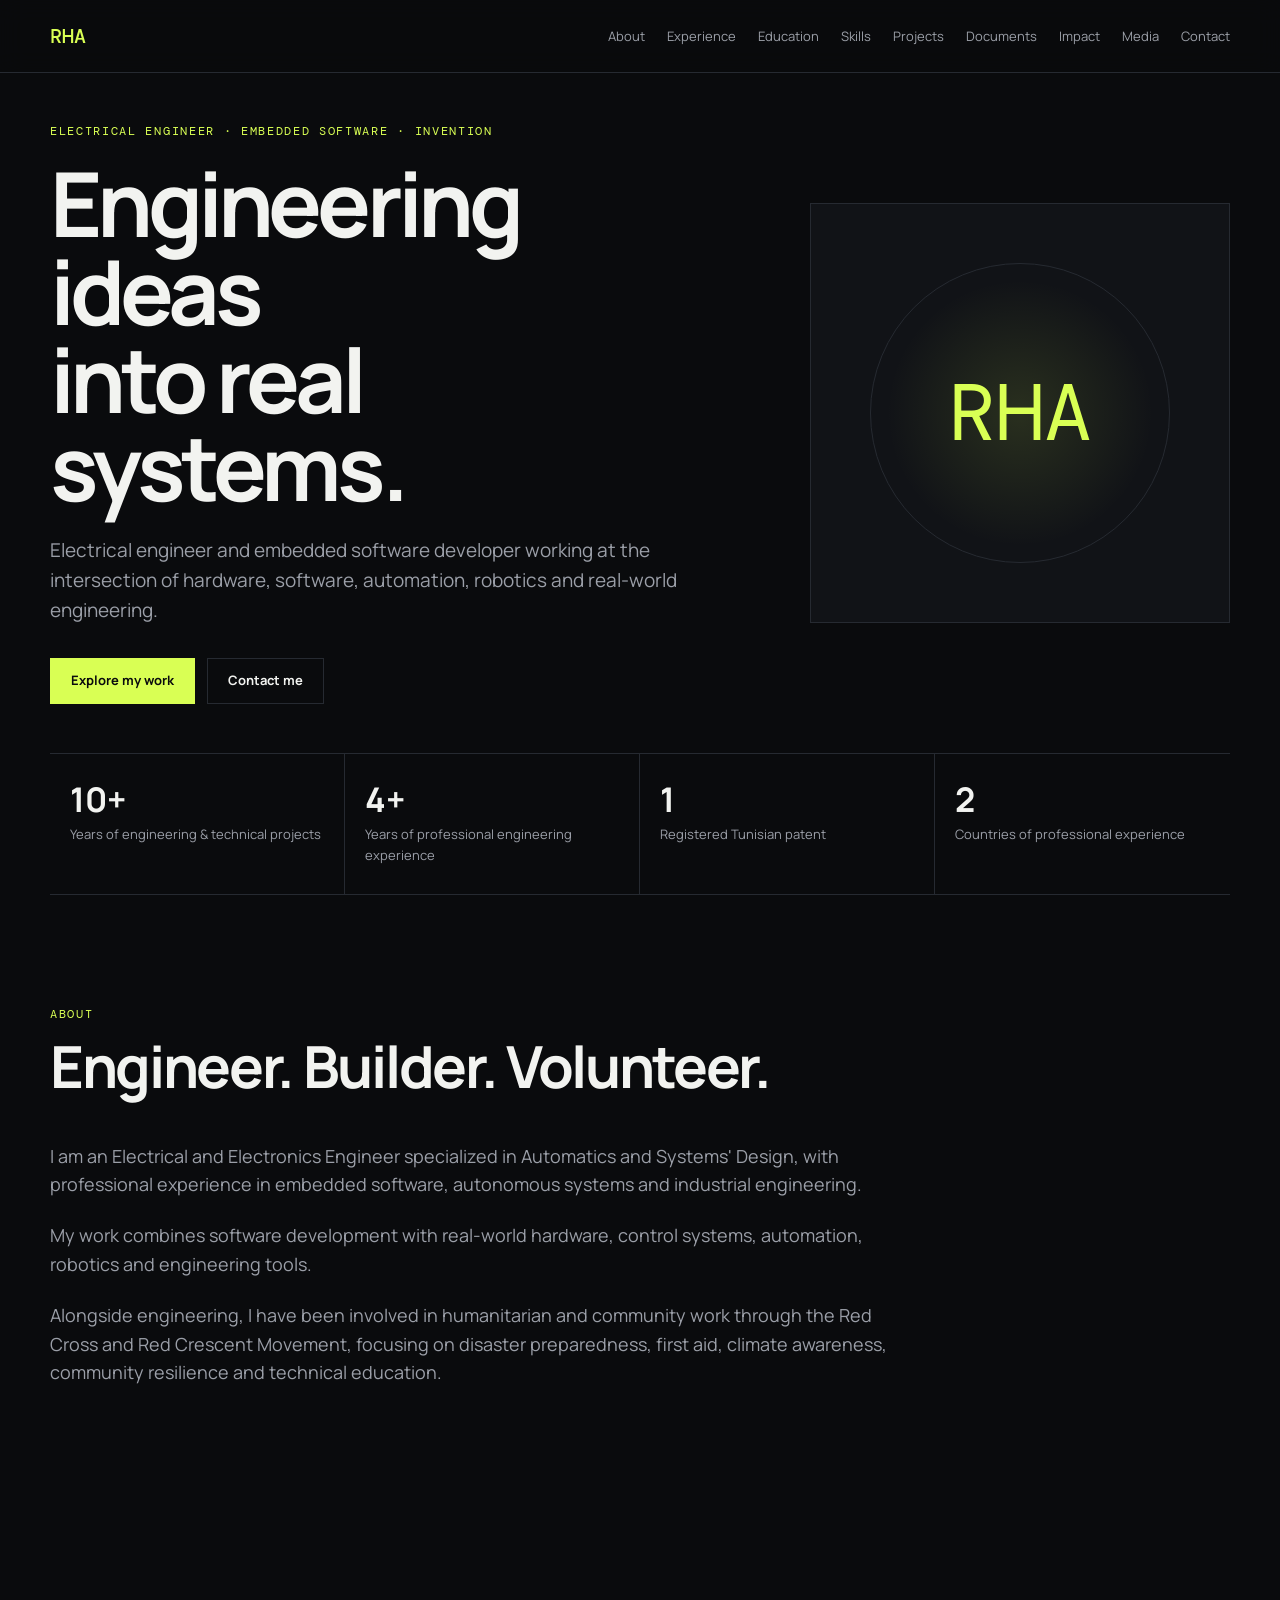
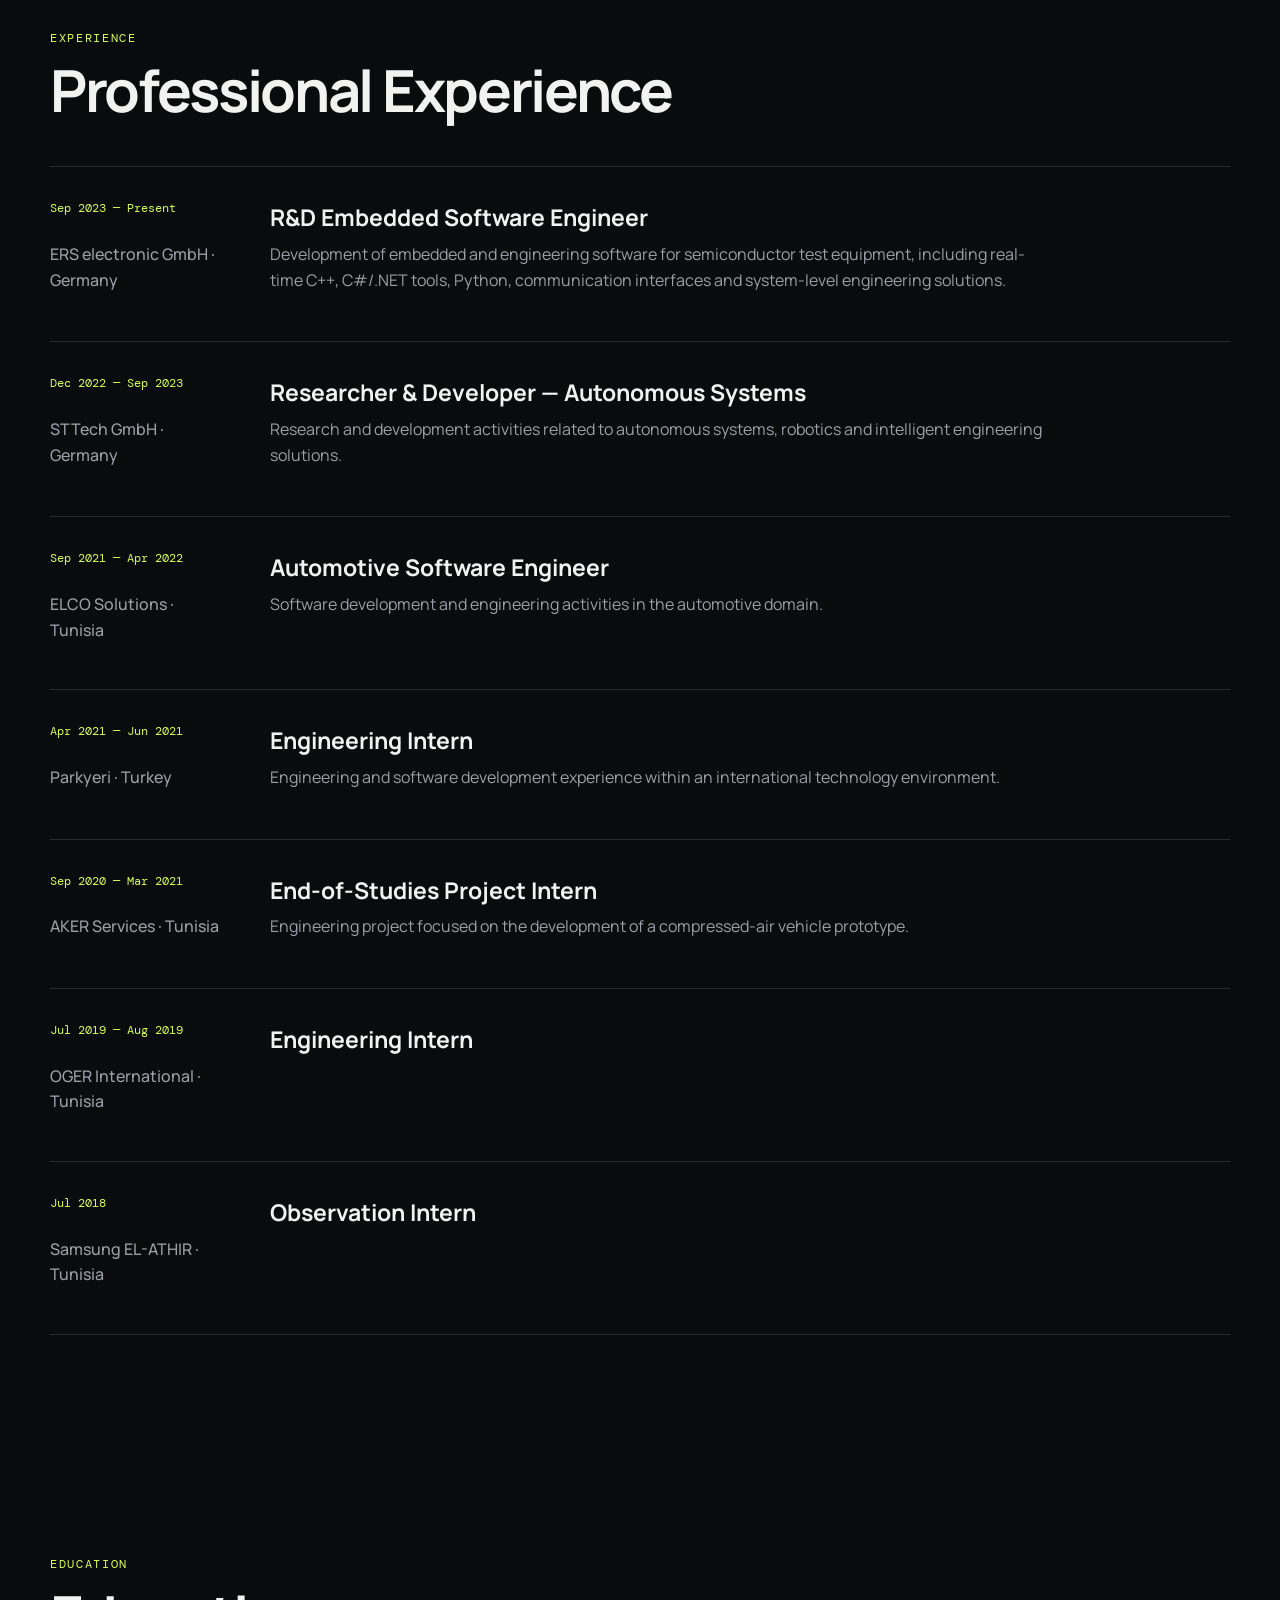
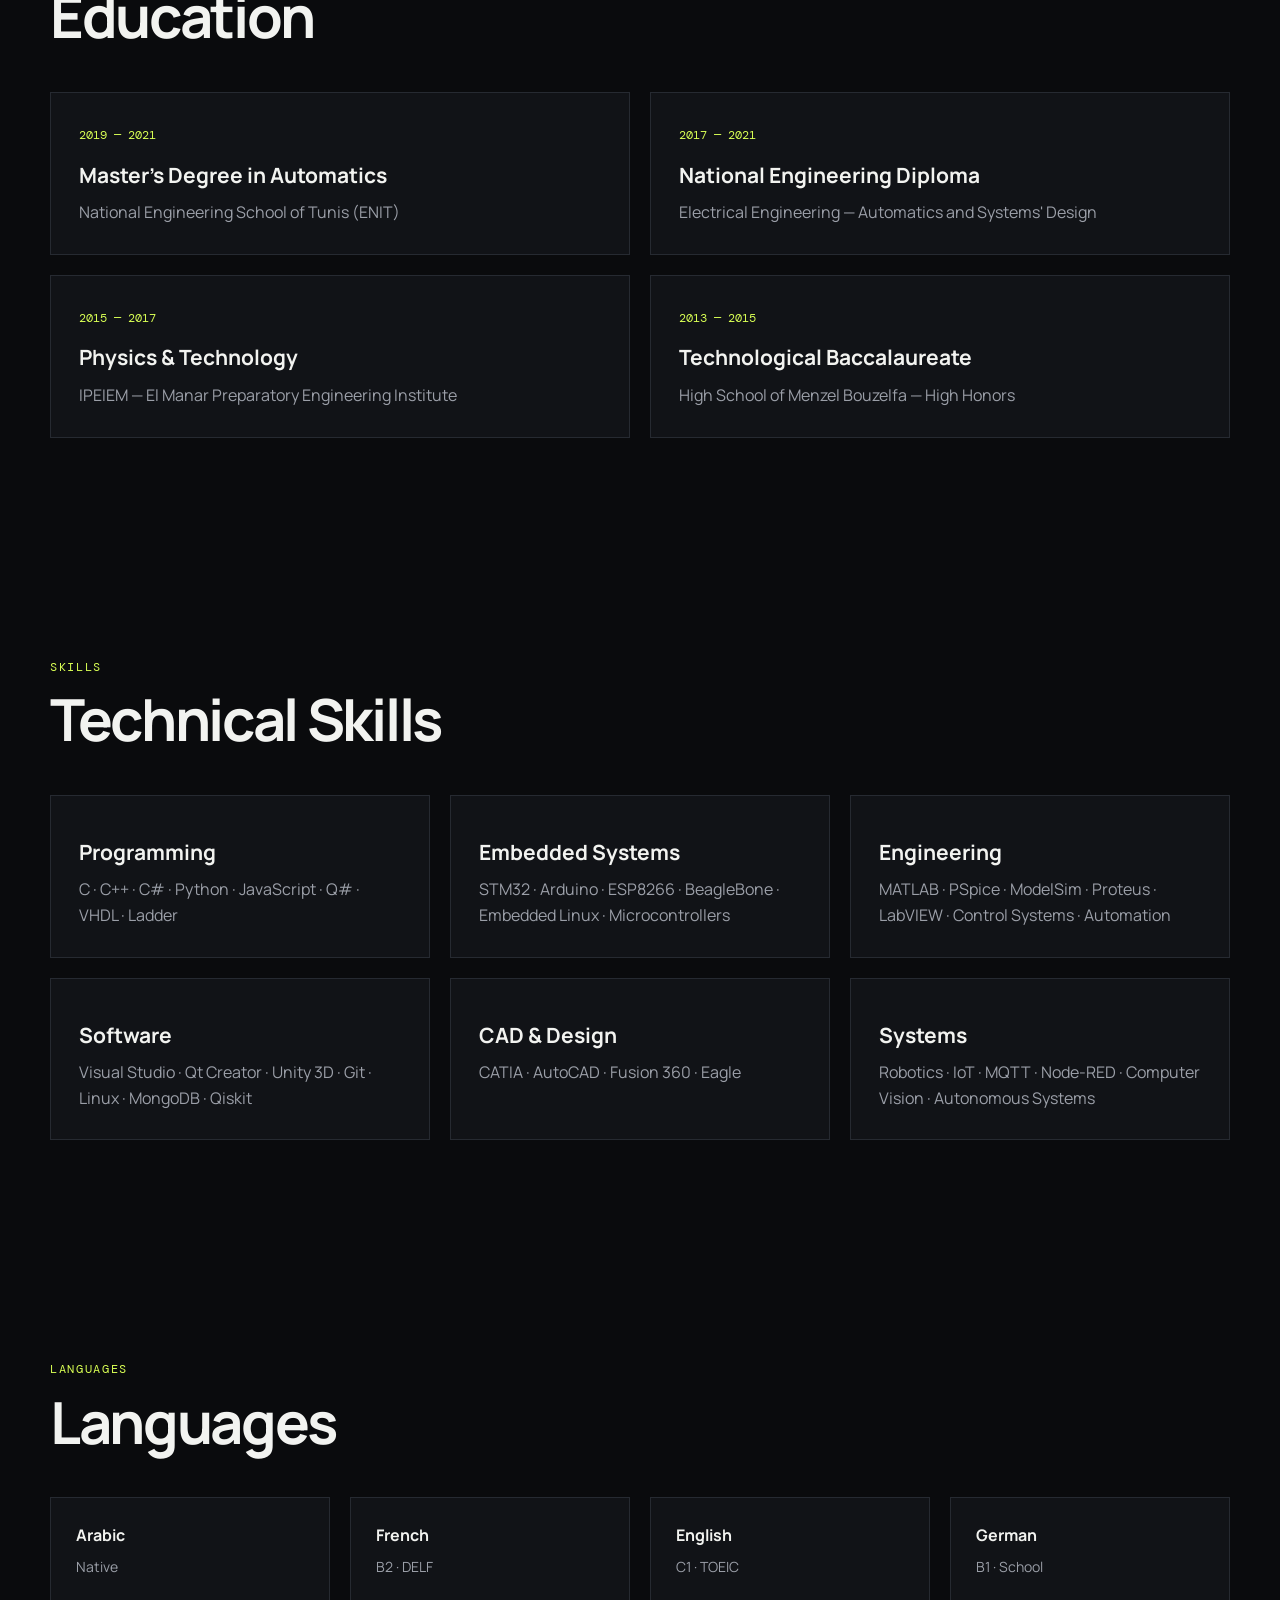
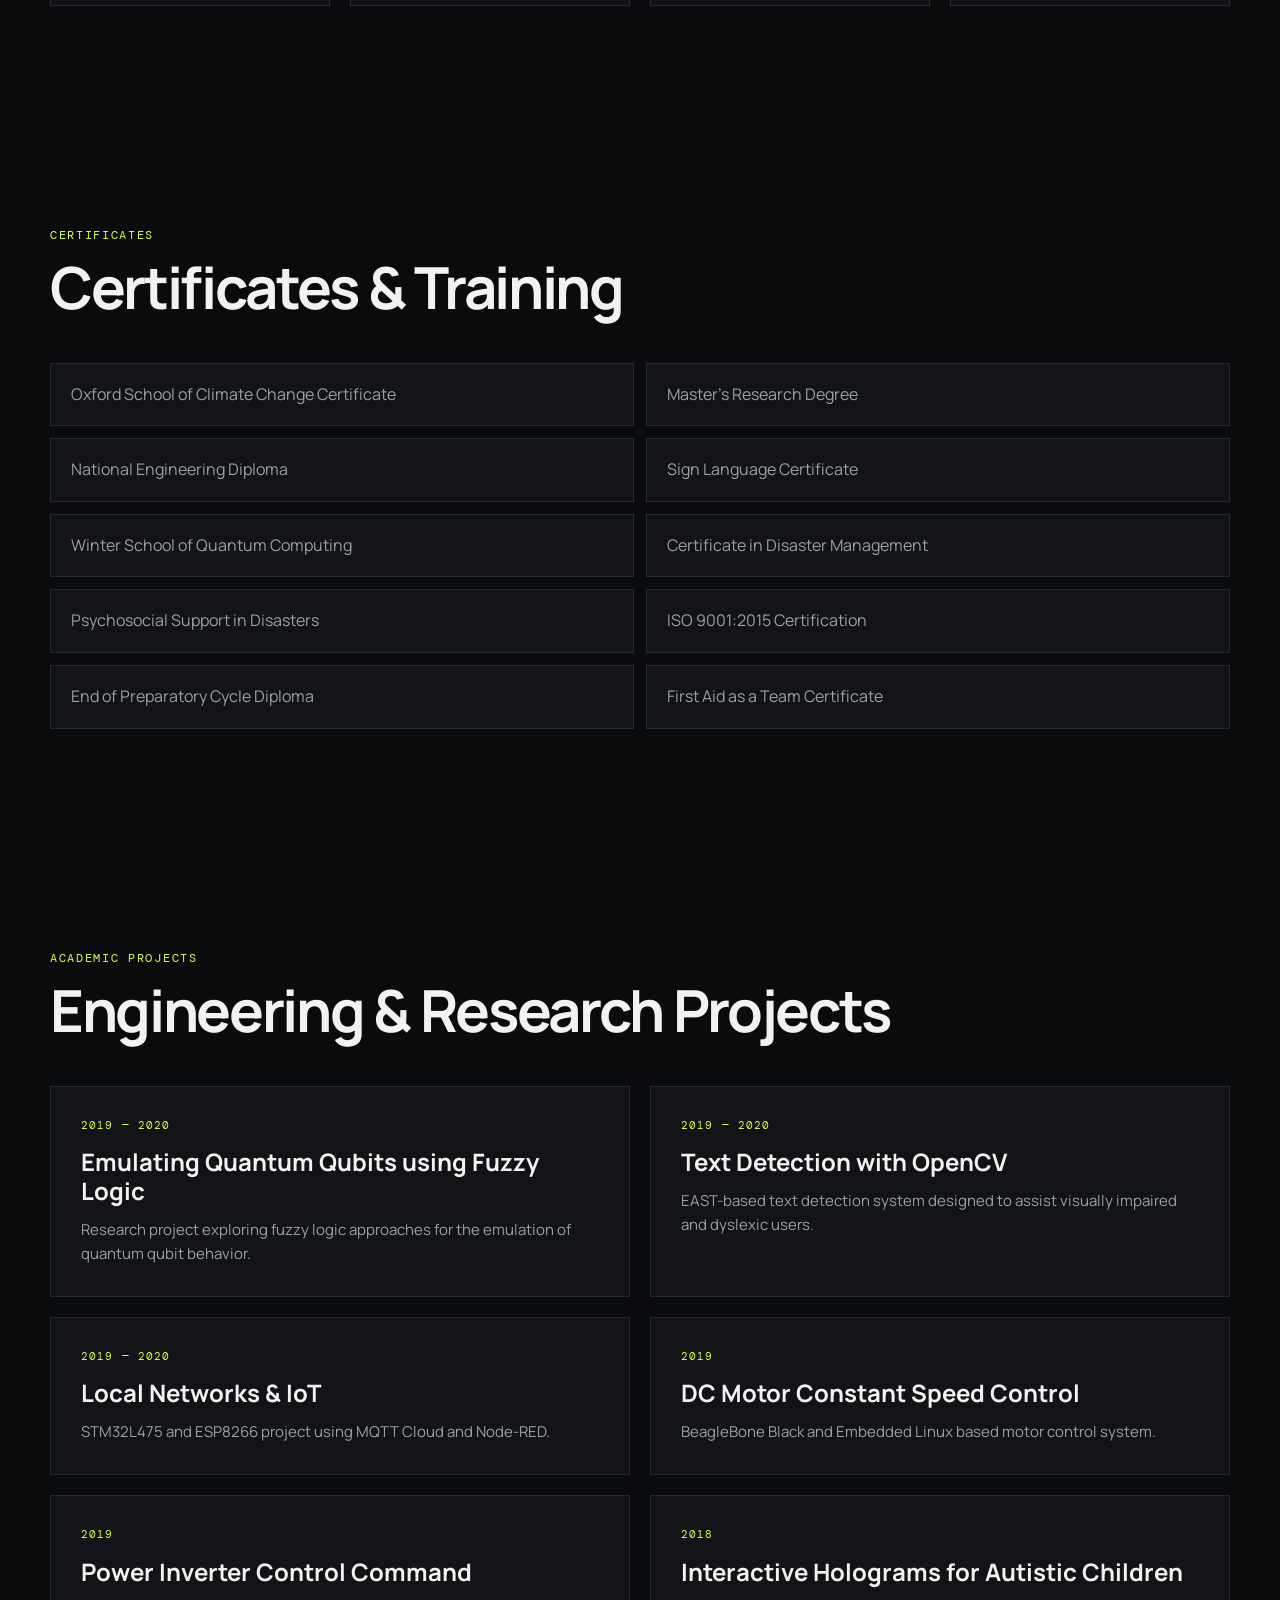
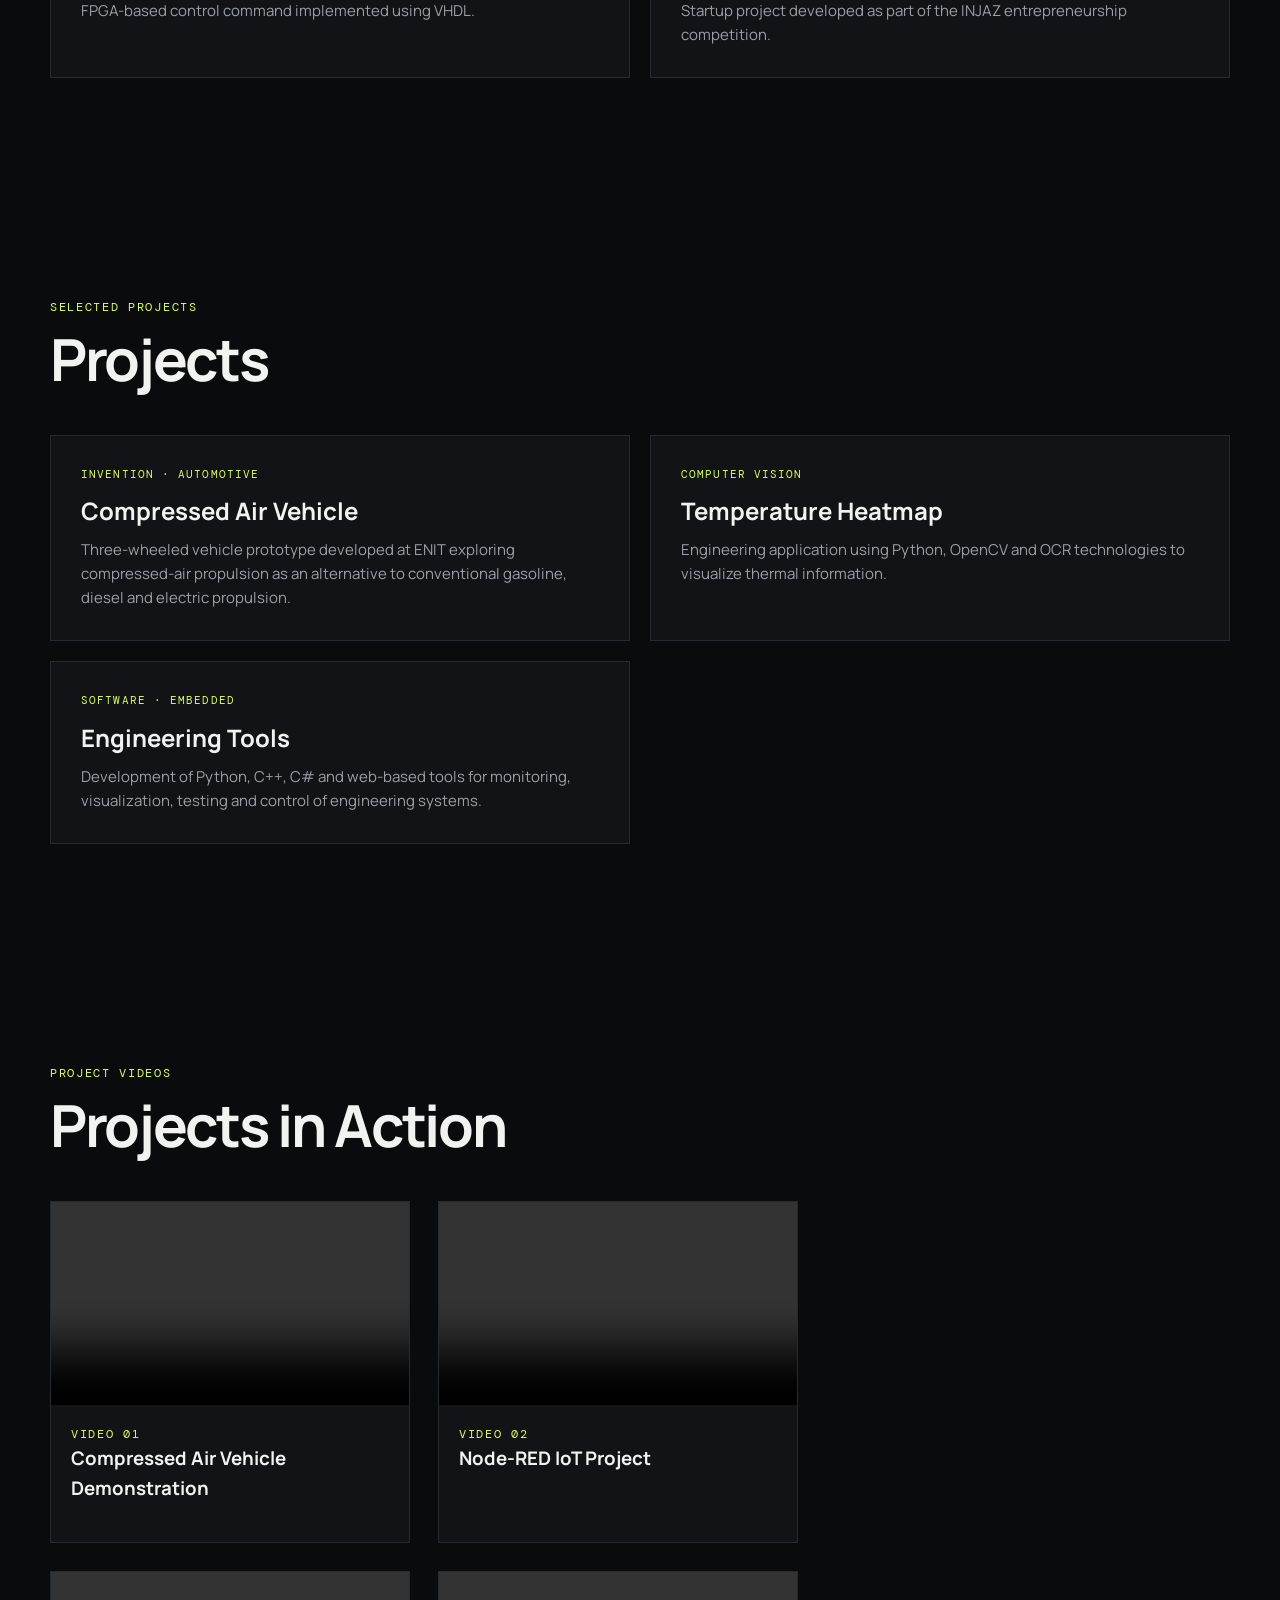
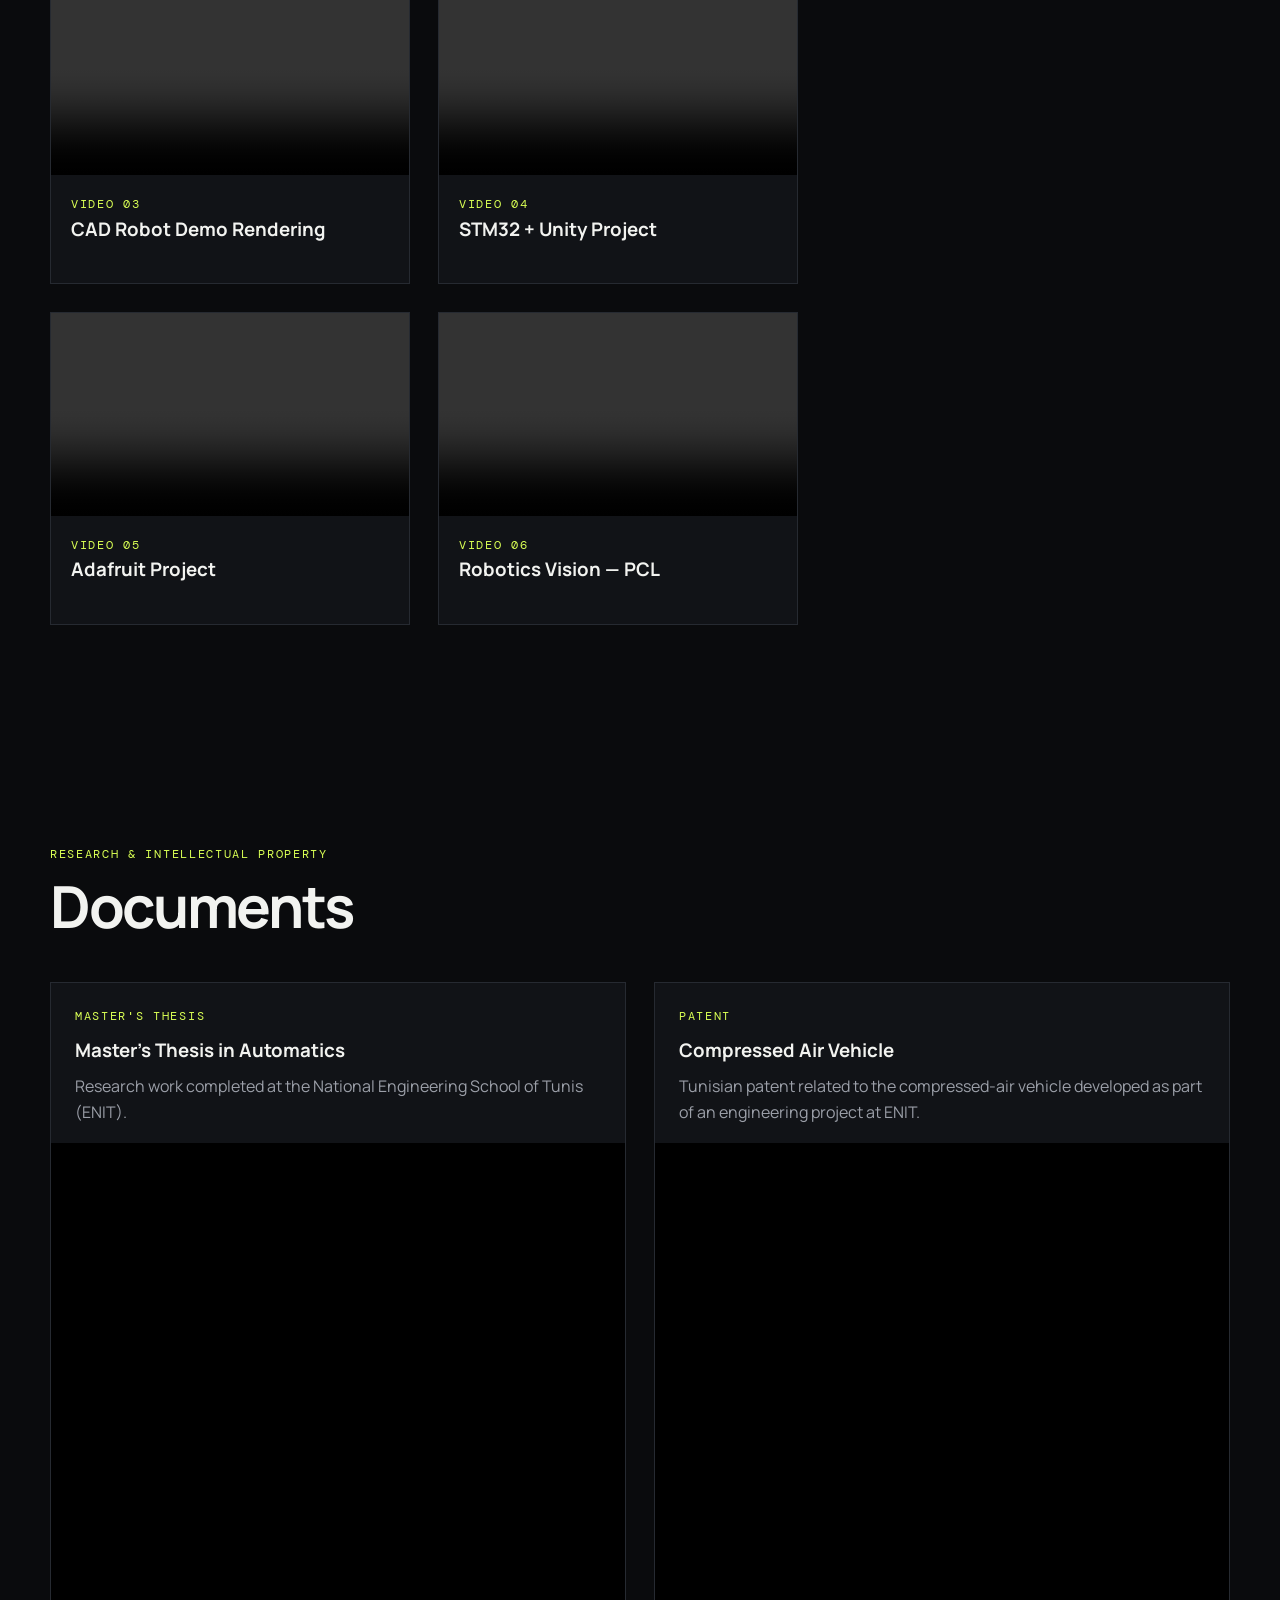
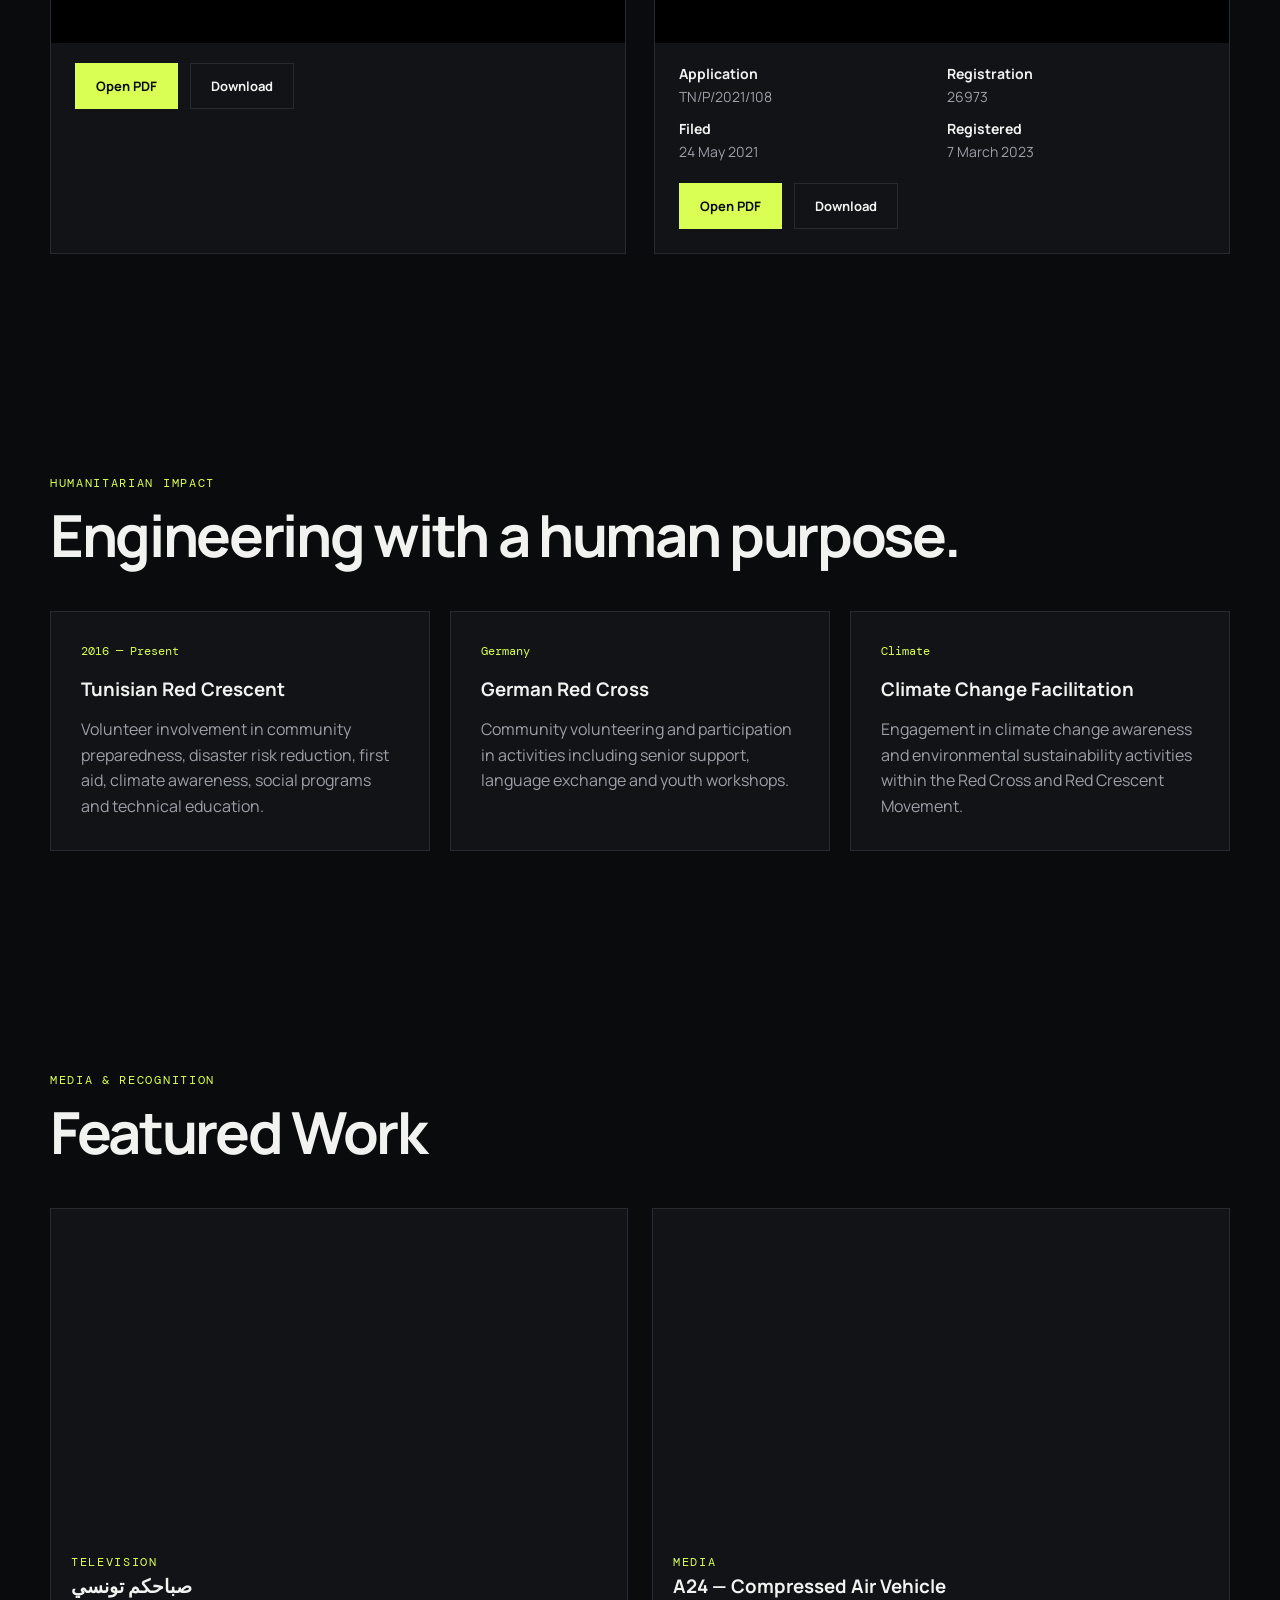
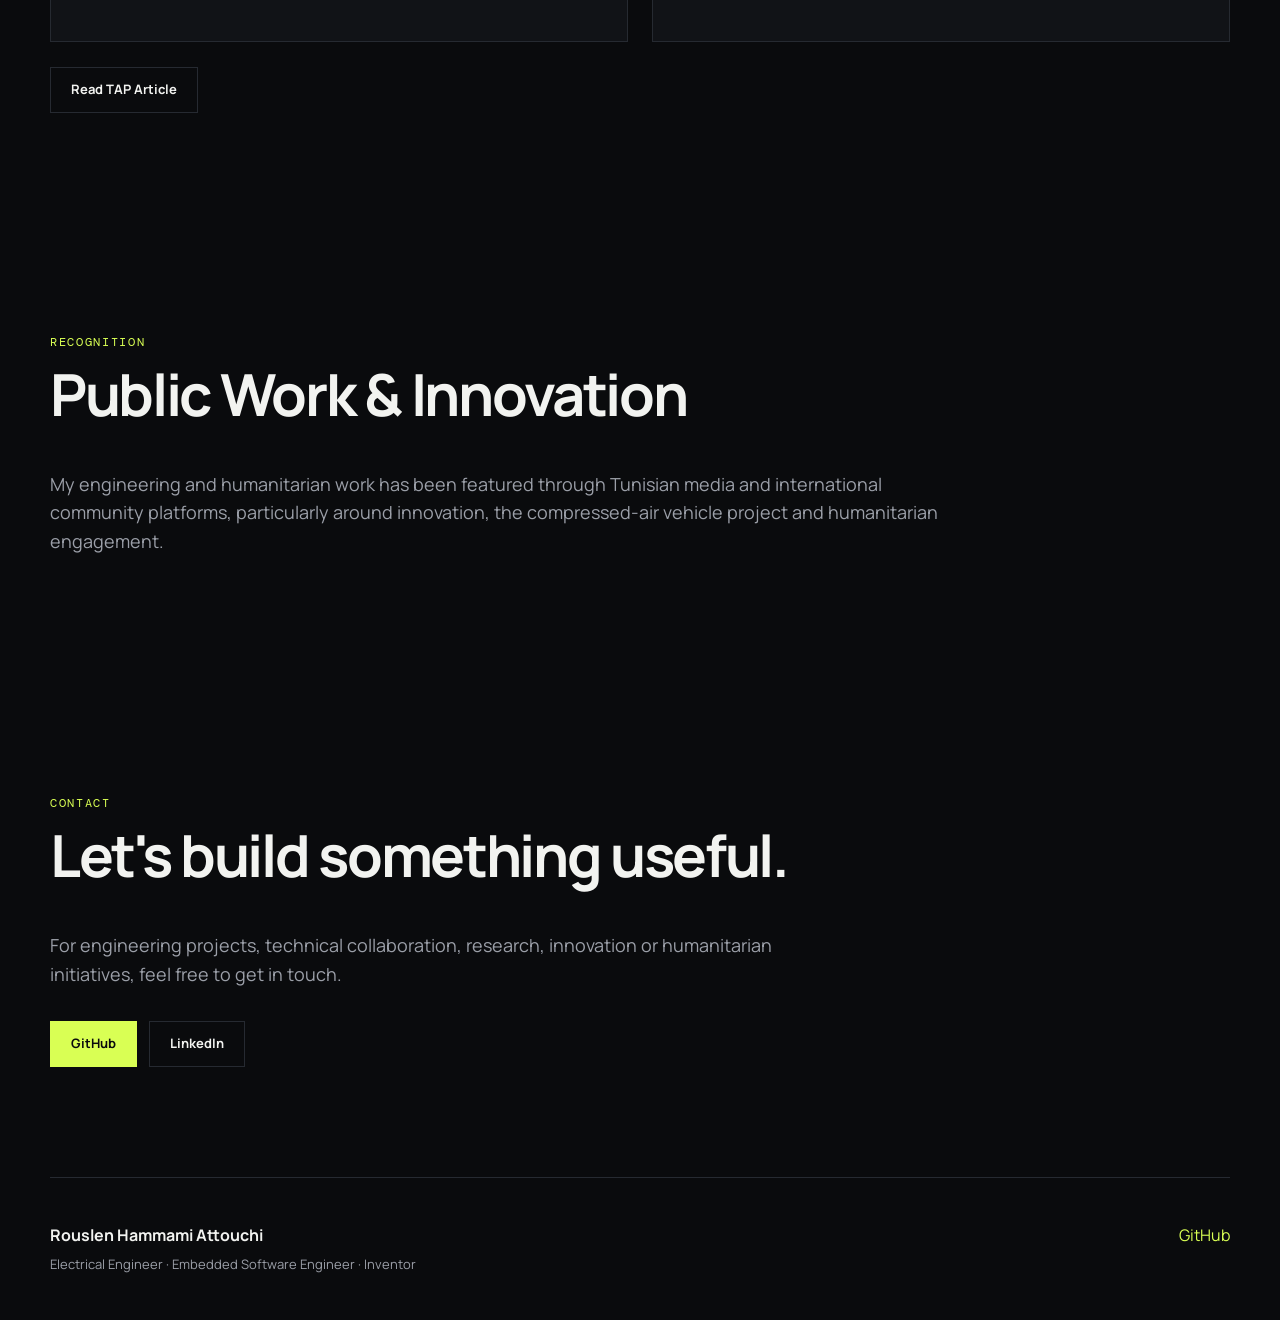
==== index.html @ 653b26de "Update index.html" ====
<!DOCTYPE html>
<html lang="en">
<head>
  <meta charset="UTF-8">

  <meta name="viewport" content="width=device-width, initial-scale=1.0">

  <title>Rouslen Hammami Attouchi | Electrical Engineer & Inventor</title>

  <meta
    name="description"
    content="Portfolio of Rouslen Hammami Attouchi — Electrical Engineer, Embedded Software Engineer, Inventor and Humanitarian Volunteer."
  >

  <link rel="stylesheet" href="style.css">
</head>

<body>

  <!-- =========================
       NAVIGATION
  ========================== -->

  <header class="nav">
    <div class="nav-inner">

      <a href="#top" class="brand">
        RHA
      </a>

      <nav>
        <a href="#about">About</a>
        <a href="#experience">Experience</a>
        <a href="#education">Education</a>
        <a href="#skills">Skills</a>
        <a href="#projects">Projects</a>
        <a href="#documents">Documents</a>
        <a href="#impact">Impact</a>
        <a href="#media">Media</a>
        <a href="#contact">Contact</a>
      </nav>

    </div>
  </header>


  <!-- =========================
       HERO
  ========================== -->

  <main id="top">

    <section class="hero">

      <div class="hero-copy">

        <div class="eyebrow">
          ELECTRICAL ENGINEER · EMBEDDED SOFTWARE · INVENTION
        </div>

        <h1>
          Engineering ideas<br>
          into real systems.
        </h1>

        <p class="lead">
          Electrical engineer and embedded software developer working at the
          intersection of hardware, software, automation, robotics and
          real-world engineering.
        </p>

        <div class="actions">

          <a href="#projects" class="button primary">
            Explore my work
          </a>

          <a href="#contact" class="button secondary">
            Contact me
          </a>

        </div>

      </div>


      <div class="hero-card">

        <div class="orbit"></div>

        <div class="initials">
          RHA
        </div>

      </div>

    </section>


    <!-- =========================
         STATS
    ========================== -->

    <section class="stats">

      <div>
        <strong>10+</strong>
        <span>Years of engineering & technical projects</span>
      </div>

      <div>
        <strong>4+</strong>
        <span>Years of professional engineering experience</span>
      </div>

      <div>
        <strong>1</strong>
        <span>Registered Tunisian patent</span>
      </div>

      <div>
        <strong>2</strong>
        <span>Countries of professional experience</span>
      </div>

    </section>


    <!-- =========================
         ABOUT
    ========================== -->

    <section class="section" id="about">

      <div class="section-head">

        <div>
          <div class="eyebrow">ABOUT</div>
          <h2>Engineer. Builder. Volunteer.</h2>
        </div>

      </div>

      <div class="split">

        <div class="copy">

          <p>
            I am an Electrical and Electronics Engineer specialized in
            Automatics and Systems' Design, with professional experience in
            embedded software, autonomous systems and industrial engineering.
          </p>

          <p>
            My work combines software development with real-world hardware,
            control systems, automation, robotics and engineering tools.
          </p>

          <p>
            Alongside engineering, I have been involved in humanitarian and
            community work through the Red Cross and Red Crescent Movement,
            focusing on disaster preparedness, first aid, climate awareness,
            community resilience and technical education.
          </p>

        </div>

      </div>

    </section>


    <!-- =========================
         EXPERIENCE
    ========================== -->

    <section class="section" id="experience">

      <div class="section-head">

        <div>
          <div class="eyebrow">EXPERIENCE</div>
          <h2>Professional Experience</h2>
        </div>

      </div>


      <div class="timeline">


        <div class="timeline-item">

          <span class="timeline-date">
            Sep 2023 — Present
          </span>

          <h3>
            R&D Embedded Software Engineer
          </h3>

          <h4>
            ERS electronic GmbH · Germany
          </h4>

          <p>
            Development of embedded and engineering software for semiconductor
            test equipment, including real-time C++, C#/.NET tools, Python,
            communication interfaces and system-level engineering solutions.
          </p>

        </div>


        <div class="timeline-item">

          <span class="timeline-date">
            Dec 2022 — Sep 2023
          </span>

          <h3>
            Researcher & Developer — Autonomous Systems
          </h3>

          <h4>
            STTech GmbH · Germany
          </h4>

          <p>
            Research and development activities related to autonomous systems,
            robotics and intelligent engineering solutions.
          </p>

        </div>


        <div class="timeline-item">

          <span class="timeline-date">
            Sep 2021 — Apr 2022
          </span>

          <h3>
            Automotive Software Engineer
          </h3>

          <h4>
            ELCO Solutions · Tunisia
          </h4>

          <p>
            Software development and engineering activities in the automotive
            domain.
          </p>

        </div>


        <div class="timeline-item">

          <span class="timeline-date">
            Apr 2021 — Jun 2021
          </span>

          <h3>
            Engineering Intern
          </h3>

          <h4>
            Parkyeri · Turkey
          </h4>

          <p>
            Engineering and software development experience within an
            international technology environment.
          </p>

        </div>


        <div class="timeline-item">

          <span class="timeline-date">
            Sep 2020 — Mar 2021
          </span>

          <h3>
            End-of-Studies Project Intern
          </h3>

          <h4>
            AKER Services · Tunisia
          </h4>

          <p>
            Engineering project focused on the development of a compressed-air
            vehicle prototype.
          </p>

        </div>


        <div class="timeline-item">

          <span class="timeline-date">
            Jul 2019 — Aug 2019
          </span>

          <h3>
            Engineering Intern
          </h3>

          <h4>
            OGER International · Tunisia
          </h4>

        </div>


        <div class="timeline-item">

          <span class="timeline-date">
            Jul 2018
          </span>

          <h3>
            Observation Intern
          </h3>

          <h4>
            Samsung EL-ATHIR · Tunisia
          </h4>

        </div>

      </div>

    </section>


    <!-- =========================
         EDUCATION
    ========================== -->

    <section class="section" id="education">

      <div class="section-head">

        <div>
          <div class="eyebrow">EDUCATION</div>
          <h2>Education</h2>
        </div>

      </div>


      <div class="work-grid">


        <div class="work-card">

          <span class="timeline-date">
            2019 — 2021
          </span>

          <h3>
            Master's Degree in Automatics
          </h3>

          <p>
            National Engineering School of Tunis (ENIT)
          </p>

        </div>


        <div class="work-card">

          <span class="timeline-date">
            2017 — 2021
          </span>

          <h3>
            National Engineering Diploma
          </h3>

          <p>
            Electrical Engineering — Automatics and Systems' Design
          </p>

        </div>


        <div class="work-card">

          <span class="timeline-date">
            2015 — 2017
          </span>

          <h3>
            Physics & Technology
          </h3>

          <p>
            IPEIEM — El Manar Preparatory Engineering Institute
          </p>

        </div>


        <div class="work-card">

          <span class="timeline-date">
            2013 — 2015
          </span>

          <h3>
            Technological Baccalaureate
          </h3>

          <p>
            High School of Menzel Bouzelfa — High Honors
          </p>

        </div>


      </div>

    </section>


    <!-- =========================
         SKILLS
    ========================== -->

    <section class="section" id="skills">

      <div class="section-head">

        <div>
          <div class="eyebrow">SKILLS</div>
          <h2>Technical Skills</h2>
        </div>

      </div>


      <div class="skills-grid">


        <div class="work-card">

          <h3>
            Programming
          </h3>

          <p>
            C · C++ · C# · Python · JavaScript · Q# · VHDL · Ladder
          </p>

        </div>


        <div class="work-card">

          <h3>
            Embedded Systems
          </h3>

          <p>
            STM32 · Arduino · ESP8266 · BeagleBone · Embedded Linux ·
            Microcontrollers
          </p>

        </div>


        <div class="work-card">

          <h3>
            Engineering
          </h3>

          <p>
            MATLAB · PSpice · ModelSim · Proteus · LabVIEW ·
            Control Systems · Automation
          </p>

        </div>


        <div class="work-card">

          <h3>
            Software
          </h3>

          <p>
            Visual Studio · Qt Creator · Unity 3D · Git · Linux ·
            MongoDB · Qiskit
          </p>

        </div>


        <div class="work-card">

          <h3>
            CAD & Design
          </h3>

          <p>
            CATIA · AutoCAD · Fusion 360 · Eagle
          </p>

        </div>


        <div class="work-card">

          <h3>
            Systems
          </h3>

          <p>
            Robotics · IoT · MQTT · Node-RED · Computer Vision ·
            Autonomous Systems
          </p>

        </div>


      </div>

    </section>


    <!-- =========================
         LANGUAGES
    ========================== -->

    <section class="section">

      <div class="section-head">

        <div>
          <div class="eyebrow">LANGUAGES</div>
          <h2>Languages</h2>
        </div>

      </div>


      <div class="language-grid">


        <div class="language-item">

          <strong>
            Arabic
          </strong>

          <span>
            Native
          </span>

        </div>


        <div class="language-item">

          <strong>
            French
          </strong>

          <span>
            B2 · DELF
          </span>

        </div>


        <div class="language-item">

          <strong>
            English
          </strong>

          <span>
            C1 · TOEIC
          </span>

        </div>


        <div class="language-item">

          <strong>
            German
          </strong>

          <span>
            B1 · School
          </span>

        </div>


      </div>

    </section>


    <!-- =========================
         CERTIFICATES
    ========================== -->

    <section class="section">

      <div class="section-head">

        <div>
          <div class="eyebrow">CERTIFICATES</div>
          <h2>Certificates & Training</h2>
        </div>

      </div>


      <div class="certificate-list">

        <div>
          Oxford School of Climate Change Certificate
        </div>

        <div>
          Master's Research Degree
        </div>

        <div>
          National Engineering Diploma
        </div>

        <div>
          Sign Language Certificate
        </div>

        <div>
          Winter School of Quantum Computing
        </div>

        <div>
          Certificate in Disaster Management
        </div>

        <div>
          Psychosocial Support in Disasters
        </div>

        <div>
          ISO 9001:2015 Certification
        </div>

        <div>
          End of Preparatory Cycle Diploma
        </div>

        <div>
          First Aid as a Team Certificate
        </div>

      </div>

    </section>


    <!-- =========================
         ACADEMIC PROJECTS
    ========================== -->

    <section class="section" id="academic-projects">

      <div class="section-head">

        <div>
          <div class="eyebrow">
            ACADEMIC PROJECTS
          </div>

          <h2>
            Engineering & Research Projects
          </h2>

        </div>

      </div>


      <div class="projects">


        <div class="project">

          <span>
            2019 — 2020
          </span>

          <h3>
            Emulating Quantum Qubits using Fuzzy Logic
          </h3>

          <p>
            Research project exploring fuzzy logic approaches for the
            emulation of quantum qubit behavior.
          </p>

        </div>


        <div class="project">

          <span>
            2019 — 2020
          </span>

          <h3>
            Text Detection with OpenCV
          </h3>

          <p>
            EAST-based text detection system designed to assist visually
            impaired and dyslexic users.
          </p>

        </div>


        <div class="project">

          <span>
            2019 — 2020
          </span>

          <h3>
            Local Networks & IoT
          </h3>

          <p>
            STM32L475 and ESP8266 project using MQTT Cloud and Node-RED.
          </p>

        </div>


        <div class="project">

          <span>
            2019
          </span>

          <h3>
            DC Motor Constant Speed Control
          </h3>

          <p>
            BeagleBone Black and Embedded Linux based motor control system.
          </p>

        </div>


        <div class="project">

          <span>
            2019
          </span>

          <h3>
            Power Inverter Control Command
          </h3>

          <p>
            FPGA-based control command implemented using VHDL.
          </p>

        </div>


        <div class="project">

          <span>
            2018
          </span>

          <h3>
            Interactive Holograms for Autistic Children
          </h3>

          <p>
            Startup project developed as part of the INJAZ entrepreneurship
            competition.
          </p>

        </div>


      </div>

    </section>


    <!-- =========================
         SELECTED PROJECTS
    ========================== -->

    <section class="section" id="projects">

      <div class="section-head">

        <div>
          <div class="eyebrow">
            SELECTED PROJECTS
          </div>

          <h2>
            Projects
          </h2>

        </div>

      </div>


      <div class="projects">


        <div class="project">

          <span>
            INVENTION · AUTOMOTIVE
          </span>

          <h3>
            Compressed Air Vehicle
          </h3>

          <p>
            Three-wheeled vehicle prototype developed at ENIT exploring
            compressed-air propulsion as an alternative to conventional
            gasoline, diesel and electric propulsion.
          </p>

        </div>


        <div class="project">

          <span>
            COMPUTER VISION
          </span>

          <h3>
            Temperature Heatmap
          </h3>

          <p>
            Engineering application using Python, OpenCV and OCR technologies
            to visualize thermal information.
          </p>

        </div>


        <div class="project">

          <span>
            SOFTWARE · EMBEDDED
          </span>

          <h3>
            Engineering Tools
          </h3>

          <p>
            Development of Python, C++, C# and web-based tools for monitoring,
            visualization, testing and control of engineering systems.
          </p>

        </div>


      </div>

    </section>


    <!-- =========================
         PROJECT VIDEOS
    ========================== -->

    <section class="section" id="project-videos">

      <div class="section-head">

        <div>
          <div class="eyebrow">
            PROJECT VIDEOS
          </div>

          <h2>
            Projects in Action
          </h2>

        </div>

      </div>


      <div style="
        display:grid;
        grid-template-columns:360px 360px;
        gap:28px;
        margin-top:35px;
        width:748px;
        max-width:100%;
      ">


        <!-- VIDEO 01 -->

        <div style="
          width:360px;
          background:#111317;
          border:1px solid #262a31;
          overflow:hidden;
        ">

          <video
            controls
            playsinline
            preload="metadata"
            style="
              display:block;
              width:360px;
              height:203px;
              object-fit:cover;
              background:#000;
            "
          >

            <source
              src="videos/compressed-air-vehicle.MP4"
              type="video/mp4"
            >

            Your browser does not support video playback.

          </video>


          <div style="padding:20px;">

            <div class="eyebrow">
              VIDEO 01
            </div>

            <h3>
              Compressed Air Vehicle Demonstration
            </h3>

          </div>

        </div>


        <!-- VIDEO 02 -->

        <div style="
          width:360px;
          background:#111317;
          border:1px solid #262a31;
          overflow:hidden;
        ">

          <video
            controls
            playsinline
            preload="metadata"
            style="
              display:block;
              width:360px;
              height:203px;
              object-fit:cover;
              background:#000;
            "
          >

            <source
              src="videos/node-red-iot-project.mp4"
              type="video/mp4"
            >

            Your browser does not support video playback.

          </video>


          <div style="padding:20px;">

            <div class="eyebrow">
              VIDEO 02
            </div>

            <h3>
              Node-RED IoT Project
            </h3>

          </div>

        </div>


        <!-- VIDEO 03 -->

        <div style="
          width:360px;
          background:#111317;
          border:1px solid #262a31;
          overflow:hidden;
        ">

          <video
            controls
            playsinline
            preload="metadata"
            style="
              display:block;
              width:360px;
              height:203px;
              object-fit:cover;
              background:#000;
            "
          >

            <source
              src="videos/cad-robot-demo.mp4"
              type="video/mp4"
            >

            Your browser does not support video playback.

          </video>


          <div style="padding:20px;">

            <div class="eyebrow">
              VIDEO 03
            </div>

            <h3>
              CAD Robot Demo Rendering
            </h3>

          </div>

        </div>


        <!-- VIDEO 04 -->

        <div style="
          width:360px;
          background:#111317;
          border:1px solid #262a31;
          overflow:hidden;
        ">

          <video
            controls
            playsinline
            preload="metadata"
            style="
              display:block;
              width:360px;
              height:203px;
              object-fit:cover;
              background:#000;
            "
          >

            <source
              src="videos/stm32-unity-project.mp4"
              type="video/mp4"
            >

            Your browser does not support video playback.

          </video>


          <div style="padding:20px;">

            <div class="eyebrow">
              VIDEO 04
            </div>

            <h3>
              STM32 + Unity Project
            </h3>

          </div>

        </div>


        <!-- VIDEO 05 -->

        <div style="
          width:360px;
          background:#111317;
          border:1px solid #262a31;
          overflow:hidden;
        ">

          <video
            controls
            playsinline
            preload="metadata"
            style="
              display:block;
              width:360px;
              height:203px;
              object-fit:cover;
              background:#000;
            "
          >

            <source
              src="videos/adafruit-project.mp4"
              type="video/mp4"
            >

            Your browser does not support video playback.

          </video>


          <div style="padding:20px;">

            <div class="eyebrow">
              VIDEO 05
            </div>

            <h3>
              Adafruit Project
            </h3>

          </div>

        </div>


        <!-- VIDEO 06 -->

        <div style="
          width:360px;
          background:#111317;
          border:1px solid #262a31;
          overflow:hidden;
        ">

          <video
            controls
            playsinline
            preload="metadata"
            style="
              display:block;
              width:360px;
              height:203px;
              object-fit:cover;
              background:#000;
            "
          >

            <source
              src="videos/robotics-vision-pcl.mp4"
              type="video/mp4"
            >

            Your browser does not support video playback.

          </video>


          <div style="padding:20px;">

            <div class="eyebrow">
              VIDEO 06
            </div>

            <h3>
              Robotics Vision — PCL
            </h3>

          </div>

        </div>


      </div>

    </section>


    <!-- =========================
         DOCUMENTS
    ========================== -->

    <section class="section" id="documents">

      <div class="section-head">

        <div>

          <div class="eyebrow">
            RESEARCH & INTELLECTUAL PROPERTY
          </div>

          <h2>
            Documents
          </h2>

        </div>

      </div>


      <div style="
        display:grid;
        grid-template-columns:1fr 1fr;
        gap:28px;
        margin-top:35px;
      ">


        <!-- MASTER THESIS -->

        <div style="
          background:#111317;
          border:1px solid #262a31;
          overflow:hidden;
        ">

          <div style="
            padding:24px 24px 18px;
          ">

            <div class="eyebrow">
              MASTER'S THESIS
            </div>

            <h3 style="
              margin:10px 0 8px;
            ">
              Master's Thesis in Automatics
            </h3>

            <p style="
              color:#9b9fa8;
              margin:0;
            ">
              Research work completed at the National Engineering School
              of Tunis (ENIT).
            </p>

          </div>


          <iframe
            src="documents/master-thesis.pdf"
            width="100%"
            height="500"
            title="Master's Thesis PDF"
            style="
              display:block;
              border:0;
              background:#000;
            "
          >
          </iframe>


          <div style="
            padding:20px 24px 24px;
            display:flex;
            gap:12px;
            flex-wrap:wrap;
          ">

            <a
              href="documents/master-thesis.pdf"
              target="_blank"
              class="button primary"
            >
              Open PDF
            </a>

            <a
              href="documents/master-thesis.pdf"
              download
              class="button secondary"
            >
              Download
            </a>

          </div>

        </div>


        <!-- PATENT -->

        <div style="
          background:#111317;
          border:1px solid #262a31;
          overflow:hidden;
        ">

          <div style="
            padding:24px 24px 18px;
          ">

            <div class="eyebrow">
              PATENT
            </div>

            <h3 style="
              margin:10px 0 8px;
            ">
              Compressed Air Vehicle
            </h3>

            <p style="
              color:#9b9fa8;
              margin:0;
            ">
              Tunisian patent related to the compressed-air vehicle
              developed as part of an engineering project at ENIT.
            </p>

          </div>


          <iframe
            src="documents/patent.pdf"
            width="100%"
            height="500"
            title="Compressed Air Vehicle Patent"
            style="
              display:block;
              border:0;
              background:#000;
            "
          >
          </iframe>


          <div style="
            padding:20px 24px 24px;
          ">


            <div style="
              display:grid;
              grid-template-columns:1fr 1fr;
              gap:10px;
              margin-bottom:20px;
              color:#9b9fa8;
              font-size:14px;
            ">


              <div>

                <strong style="
                  color:#f2f3f0;
                ">
                  Application
                </strong>

                <br>

                TN/P/2021/108

              </div>


              <div>

                <strong style="
                  color:#f2f3f0;
                ">
                  Registration
                </strong>

                <br>

                26973

              </div>


              <div>

                <strong style="
                  color:#f2f3f0;
                ">
                  Filed
                </strong>

                <br>

                24 May 2021

              </div>


              <div>

                <strong style="
                  color:#f2f3f0;
                ">
                  Registered
                </strong>

                <br>

                7 March 2023

              </div>


            </div>


            <div style="
              display:flex;
              gap:12px;
              flex-wrap:wrap;
            ">

              <a
                href="documents/patent.pdf"
                target="_blank"
                class="button primary"
              >
                Open PDF
              </a>

              <a
                href="documents/patent.pdf"
                download
                class="button secondary"
              >
                Download
              </a>

            </div>


          </div>

        </div>


      </div>

    </section>


    <!-- =========================
         HUMANITARIAN IMPACT
    ========================== -->

    <section class="section" id="impact">

      <div class="section-head">

        <div>

          <div class="eyebrow">
            HUMANITARIAN IMPACT
          </div>

          <h2>
            Engineering with a human purpose.
          </h2>

        </div>

      </div>


      <div class="impact">


        <div>

          <span>
            2016 — Present
          </span>

          <h3>
            Tunisian Red Crescent
          </h3>

          <p>
            Volunteer involvement in community preparedness, disaster risk
            reduction, first aid, climate awareness, social programs and
            technical education.
          </p>

        </div>


        <div>

          <span>
            Germany
          </span>

          <h3>
            German Red Cross
          </h3>

          <p>
            Community volunteering and participation in activities including
            senior support, language exchange and youth workshops.
          </p>

        </div>


        <div>

          <span>
            Climate
          </span>

          <h3>
            Climate Change Facilitation
          </h3>

          <p>
            Engagement in climate change awareness and environmental
            sustainability activities within the Red Cross and Red Crescent
            Movement.
          </p>

        </div>


      </div>

    </section>


    <!-- =========================
         MEDIA
    ========================== -->

    <section class="section media-section" id="media">

      <div class="section-head">

        <div>

          <div class="eyebrow">
            MEDIA & RECOGNITION
          </div>

          <h2>
            Featured Work
          </h2>

        </div>

      </div>


      <div class="video-grid">


        <div class="video-card">

          <div class="video-frame">

            <iframe
              src="https://www.youtube.com/embed/bPoSBIqxe3U"
              title="صباحكم تونسي"
              allowfullscreen>
            </iframe>

          </div>


          <div style="padding:20px;">

            <div class="eyebrow">
              TELEVISION
            </div>

            <h3>
              صباحكم تونسي
            </h3>

          </div>

        </div>


        <div class="video-card">

          <div class="video-frame">

            <iframe
              src="https://www.youtube.com/embed/NbQqNRpb5M0"
              title="A24"
              allowfullscreen>
            </iframe>

          </div>


          <div style="padding:20px;">

            <div class="eyebrow">
              MEDIA
            </div>

            <h3>
              A24 — Compressed Air Vehicle
            </h3>

          </div>

        </div>


      </div>


      <div class="media-cta">

        <a
          href="https://www.tap.info.tn/fr/Portail_FR_Sciences_technologies/14180537-rouslen-hammami"
          target="_blank"
          class="button secondary"
        >
          Read TAP Article
        </a>

      </div>

    </section>


    <!-- =========================
         RECOGNITION
    ========================== -->

    <section class="section" id="recognition">

      <div class="section-head">

        <div>

          <div class="eyebrow">
            RECOGNITION
          </div>

          <h2>
            Public Work & Innovation
          </h2>

        </div>

      </div>


      <div class="recognition">

        <p>
          My engineering and humanitarian work has been featured through
          Tunisian media and international community platforms, particularly
          around innovation, the compressed-air vehicle project and
          humanitarian engagement.
        </p>

      </div>

    </section>


    <!-- =========================
         CONTACT
    ========================== -->

    <section class="section contact" id="contact">

      <div class="section-head">

        <div>

          <div class="eyebrow">
            CONTACT
          </div>

          <h2>
            Let's build something useful.
          </h2>

        </div>

      </div>


      <p>
        For engineering projects, technical collaboration, research,
        innovation or humanitarian initiatives, feel free to get in touch.
      </p>


      <div class="actions">

        <a
          href="https://github.com/RouslenHammami"
          target="_blank"
          class="button primary"
        >
          GitHub
        </a>

        <a
          href="https://www.linkedin.com/in/rouslen-hammami-attouchi-20092915a/"
          target="_blank"
          class="button secondary"
        >
          LinkedIn
        </a>

      </div>

    </section>

  </main>


  <!-- =========================
       FOOTER
  ========================== -->

  <footer>

    <div>

      <strong>
        Rouslen Hammami Attouchi
      </strong>

      <p>
        Electrical Engineer · Embedded Software Engineer · Inventor
      </p>

    </div>


    <div>

      <a
        href="https://github.com/RouslenHammami"
        target="_blank"
      >
        GitHub
      </a>

    </div>

  </footer>


</body>
</html>
---- style.css ----
@import url('https://fonts.googleapis.com/css2?family=DM+Mono:wght@400;500&family=Manrope:wght@400;500;600;700;800&display=swap');

:root {
  --bg: #0a0b0d;
  --surface: #111317;
  --surface-2: #15181d;
  --line: #262a31;
  --text: #f2f3f0;
  --muted: #9b9fa8;
  --accent: #d9ff54;
  --max: 1180px;
}

* {
  box-sizing: border-box;
}

html {
  scroll-behavior: smooth;
}

body {
  margin: 0;
  background: var(--bg);
  color: var(--text);
  font-family: "Manrope", sans-serif;
  line-height: 1.6;
}

a {
  color: inherit;
  text-decoration: none;
}

img,
video,
iframe {
  max-width: 100%;
}

h1,
h2,
h3,
h4,
p {
  margin-top: 0;
}


/* =========================
   NAVIGATION
========================= */

.nav {
  position: sticky;
  top: 0;
  z-index: 1000;
  background: rgba(10, 11, 13, 0.92);
  border-bottom: 1px solid var(--line);
  backdrop-filter: blur(12px);
}

.nav-inner {
  width: min(var(--max), calc(100% - 48px));
  margin: auto;
  min-height: 72px;

  display: flex;
  align-items: center;
  justify-content: space-between;
  gap: 30px;
}

.brand {
  font-family: "DM Mono", monospace;
  font-weight: 500;
  font-size: 20px;
  color: var(--accent);
}

.nav nav {
  display: flex;
  align-items: center;
  gap: 22px;
  flex-wrap: wrap;
}

.nav nav a {
  color: var(--muted);
  font-size: 13px;
  transition: 0.2s ease;
}

.nav nav a:hover {
  color: var(--text);
}


/* =========================
   HERO
========================= */

.hero {
  width: min(var(--max), calc(100% - 48px));
  margin: auto;
  min-height: 680px;

  display: grid;
  grid-template-columns: 1.2fr 0.8fr;
  align-items: center;
  gap: 80px;
}

.hero-copy {
  max-width: 720px;
}

.eyebrow {
  font-family: "DM Mono", monospace;
  font-size: 12px;
  letter-spacing: 0.14em;
  color: var(--accent);
  text-transform: uppercase;
}

.hero h1 {
  margin: 18px 0 24px;
  font-size: clamp(52px, 7vw, 92px);
  line-height: 0.98;
  letter-spacing: -0.055em;
}

.lead {
  max-width: 680px;
  color: var(--muted);
  font-size: 19px;
}

.actions {
  display: flex;
  flex-wrap: wrap;
  gap: 12px;
  margin-top: 32px;
}

.button {
  display: inline-flex;
  align-items: center;
  justify-content: center;

  min-height: 46px;
  padding: 0 20px;

  border: 1px solid var(--line);

  font-size: 13px;
  font-weight: 700;

  transition: 0.2s ease;
}

.button.primary {
  background: var(--accent);
  color: #0a0b0d;
  border-color: var(--accent);
}

.button.primary:hover {
  opacity: 0.85;
}

.button.secondary {
  color: var(--text);
}

.button.secondary:hover {
  border-color: var(--accent);
  color: var(--accent);
}

.hero-card {
  position: relative;

  width: 100%;
  max-width: 420px;
  aspect-ratio: 1;

  margin-left: auto;

  background:
    radial-gradient(
      circle at center,
      rgba(217, 255, 84, 0.12),
      transparent 45%
    ),
    var(--surface);

  border: 1px solid var(--line);

  display: flex;
  align-items: center;
  justify-content: center;
}

.initials {
  font-family: "DM Mono", monospace;
  font-size: 80px;
  color: var(--accent);
}

.orbit {
  position: absolute;
  width: 72%;
  height: 72%;
  border: 1px solid var(--line);
  border-radius: 50%;
}


/* =========================
   STATS
========================= */

.stats {
  width: min(var(--max), calc(100% - 48px));
  margin: 0 auto;

  display: grid;
  grid-template-columns: repeat(4, 1fr);

  border-top: 1px solid var(--line);
  border-bottom: 1px solid var(--line);
}

.stats > div {
  padding: 28px 20px;
  border-right: 1px solid var(--line);
}

.stats > div:last-child {
  border-right: 0;
}

.stats strong {
  display: block;
  font-size: 34px;
  line-height: 1;
  margin-bottom: 8px;
}

.stats span {
  display: block;
  color: var(--muted);
  font-size: 13px;
}


/* =========================
   GENERAL SECTIONS
========================= */

.section {
  width: min(var(--max), calc(100% - 48px));
  margin: 0 auto;
  padding: 110px 0;
}

.section-head {
  width: 100%;
  margin-bottom: 45px;
}

.section-head h2 {
  margin: 12px 0 0;
  font-size: clamp(34px, 5vw, 58px);
  line-height: 1.05;
  letter-spacing: -0.04em;
}

.split {
  width: 100%;
}

.copy {
  max-width: 850px;
}

.copy p {
  color: var(--muted);
  font-size: 18px;
  margin-bottom: 22px;
}


/* =========================
   EXPERIENCE TIMELINE
========================= */

.timeline {
  width: 100%;
  border-top: 1px solid var(--line);
}

.timeline-item {
  width: 100%;

  display: grid;
  grid-template-columns: 180px 1fr;
  column-gap: 40px;

  padding: 32px 0;

  border-bottom: 1px solid var(--line);
}

.timeline-date {
  color: var(--accent);
  font-family: "DM Mono", monospace;
  font-size: 12px;
}

.timeline-item h3 {
  margin-bottom: 6px;
  font-size: 23px;
}

.timeline-item h4 {
  margin-bottom: 14px;
  color: var(--muted);
  font-weight: 500;
}

.timeline-item p {
  color: var(--muted);
  max-width: 780px;
}


/* =========================
   CARDS
========================= */

.work-grid {
  width: 100%;

  display: grid;
  grid-template-columns: repeat(2, minmax(0, 1fr));
  gap: 20px;
}

.work-card {
  padding: 28px;

  background: var(--surface);
  border: 1px solid var(--line);

  min-width: 0;
}

.work-card h3 {
  margin: 12px 0 8px;
  font-size: 21px;
}

.work-card p {
  color: var(--muted);
  margin-bottom: 0;
}


/* =========================
   SKILLS
========================= */

.skills-grid {
  width: 100%;

  display: grid;
  grid-template-columns: repeat(3, minmax(0, 1fr));
  gap: 20px;
}


/* =========================
   LANGUAGES
========================= */

.language-grid {
  width: 100%;

  display: grid;
  grid-template-columns: repeat(4, minmax(0, 1fr));
  gap: 20px;
}

.language-item {
  padding: 25px;

  background: var(--surface);
  border: 1px solid var(--line);
}

.language-item strong {
  display: block;
  margin-bottom: 5px;
}

.language-item span {
  color: var(--muted);
  font-size: 14px;
}


/* =========================
   CERTIFICATES
========================= */

.certificate-list {
  width: 100%;

  display: grid;
  grid-template-columns: repeat(2, minmax(0, 1fr));
  gap: 12px;
}

.certificate-list div {
  padding: 18px 20px;

  background: var(--surface);
  border: 1px solid var(--line);

  color: var(--muted);
}


/* =========================
   PROJECTS
========================= */

/*
   IMPORTANT:
   These rules force the project sections
   to use the full available width.
*/

.projects {
  width: 100%;

  display: grid;
  grid-template-columns: repeat(2, minmax(0, 1fr));
  gap: 20px;

  margin: 0;
  padding: 0;
}

.project {
  width: 100%;
  min-width: 0;

  padding: 30px;

  background: var(--surface);
  border: 1px solid var(--line);

  display: block;
}

.project span {
  display: block;

  margin-bottom: 14px;

  color: var(--accent);

  font-family: "DM Mono", monospace;
  font-size: 11px;
  letter-spacing: 0.1em;
  text-transform: uppercase;
}

.project h3 {
  margin-bottom: 12px;

  font-size: 24px;
  line-height: 1.2;
}

.project p {
  margin-bottom: 0;

  color: var(--muted);
  font-size: 15px;
}


/* =========================
   PROJECT VIDEOS
========================= */

#project-videos {
  width: min(var(--max), calc(100% - 48px));
}

#project-videos > div:last-child {
  width: 100% !important;
  max-width: 748px;
}

#project-videos video {
  max-width: none;
}


/* =========================
   DOCUMENTS
========================= */

#documents {
  width: min(var(--max), calc(100% - 48px));
}

#documents > div:last-child {
  width: 100% !important;
}

#documents iframe {
  width: 100%;
  height: 500px;
  display: block;
  border: 0;
}


/* =========================
   IMPACT
========================= */

.impact {
  width: 100%;

  display: grid;
  grid-template-columns: repeat(3, minmax(0, 1fr));
  gap: 20px;
}

.impact > div {
  padding: 30px;

  background: var(--surface);
  border: 1px solid var(--line);
}

.impact span {
  display: block;

  color: var(--accent);

  font-family: "DM Mono", monospace;
  font-size: 12px;

  margin-bottom: 14px;
}

.impact h3 {
  margin-bottom: 12px;
}

.impact p {
  color: var(--muted);
  margin-bottom: 0;
}


/* =========================
   MEDIA
========================= */

.media-section {
  width: min(var(--max), calc(100% - 48px));
}

.video-grid {
  width: 100%;

  display: grid;
  grid-template-columns: repeat(2, minmax(0, 1fr));
  gap: 24px;
}

.video-card {
  width: 100%;

  background: var(--surface);
  border: 1px solid var(--line);
}

.video-frame {
  width: 100%;
  aspect-ratio: 16 / 9;
}

.video-frame iframe {
  width: 100%;
  height: 100%;
  border: 0;
  display: block;
}

.media-cta {
  margin-top: 25px;
}


/* =========================
   RECOGNITION
========================= */

.recognition {
  width: 100%;
  max-width: 900px;
}

.recognition p {
  color: var(--muted);
  font-size: 18px;
}


/* =========================
   CONTACT
========================= */

.contact {
  width: min(var(--max), calc(100% - 48px));
}

.contact > p {
  max-width: 800px;
  color: var(--muted);
  font-size: 18px;
}


/* =========================
   FOOTER
========================= */

footer {
  width: min(var(--max), calc(100% - 48px));
  margin: auto;

  padding: 45px 0;

  border-top: 1px solid var(--line);

  display: flex;
  align-items: flex-start;
  justify-content: space-between;
  gap: 30px;
}

footer strong {
  display: block;
  margin-bottom: 6px;
}

footer p {
  margin: 0;
  color: var(--muted);
  font-size: 13px;
}

footer a {
  color: var(--accent);
}


/* =========================
   MOBILE
========================= */

@media (max-width: 900px) {

  .nav-inner {
    align-items: flex-start;
    padding: 18px 0;
    flex-direction: column;
  }

  .nav nav {
    gap: 12px 18px;
  }

  .hero {
    grid-template-columns: 1fr;
    gap: 50px;
    padding: 70px 0;
  }

  .hero-card {
    margin: 0;
    max-width: 360px;
  }

  .stats {
    grid-template-columns: repeat(2, 1fr);
  }

  .stats > div:nth-child(2) {
    border-right: 0;
  }

  .timeline-item {
    grid-template-columns: 1fr;
    gap: 10px;
  }

  .skills-grid {
    grid-template-columns: repeat(2, minmax(0, 1fr));
  }

  .language-grid {
    grid-template-columns: repeat(2, minmax(0, 1fr));
  }

  .projects {
    grid-template-columns: 1fr;
  }

  .impact {
    grid-template-columns: 1fr;
  }

  .video-grid {
    grid-template-columns: 1fr;
  }

  .work-grid {
    grid-template-columns: 1fr;
  }

  .certificate-list {
    grid-template-columns: 1fr;
  }

  #documents > div:last-child {
    grid-template-columns: 1fr !important;
  }

  #project-videos > div:last-child {
    grid-template-columns: 1fr !important;
    width: 100% !important;
  }

  #project-videos > div:last-child > div {
    width: 100% !important;
  }

  #project-videos video {
    width: 100% !important;
    height: auto !important;
    aspect-ratio: 16 / 9;
  }

}


@media (max-width: 600px) {

  .section {
    padding: 75px 0;
  }

  .hero h1 {
    font-size: 48px;
  }

  .lead {
    font-size: 17px;
  }

  .stats {
    grid-template-columns: 1fr;
  }

  .stats > div {
    border-right: 0;
    border-bottom: 1px solid var(--line);
  }

  .stats > div:last-child {
    border-bottom: 0;
  }

  .skills-grid {
    grid-template-columns: 1fr;
  }

  .language-grid {
    grid-template-columns: 1fr;
  }

  footer {
    flex-direction: column;
  }

}
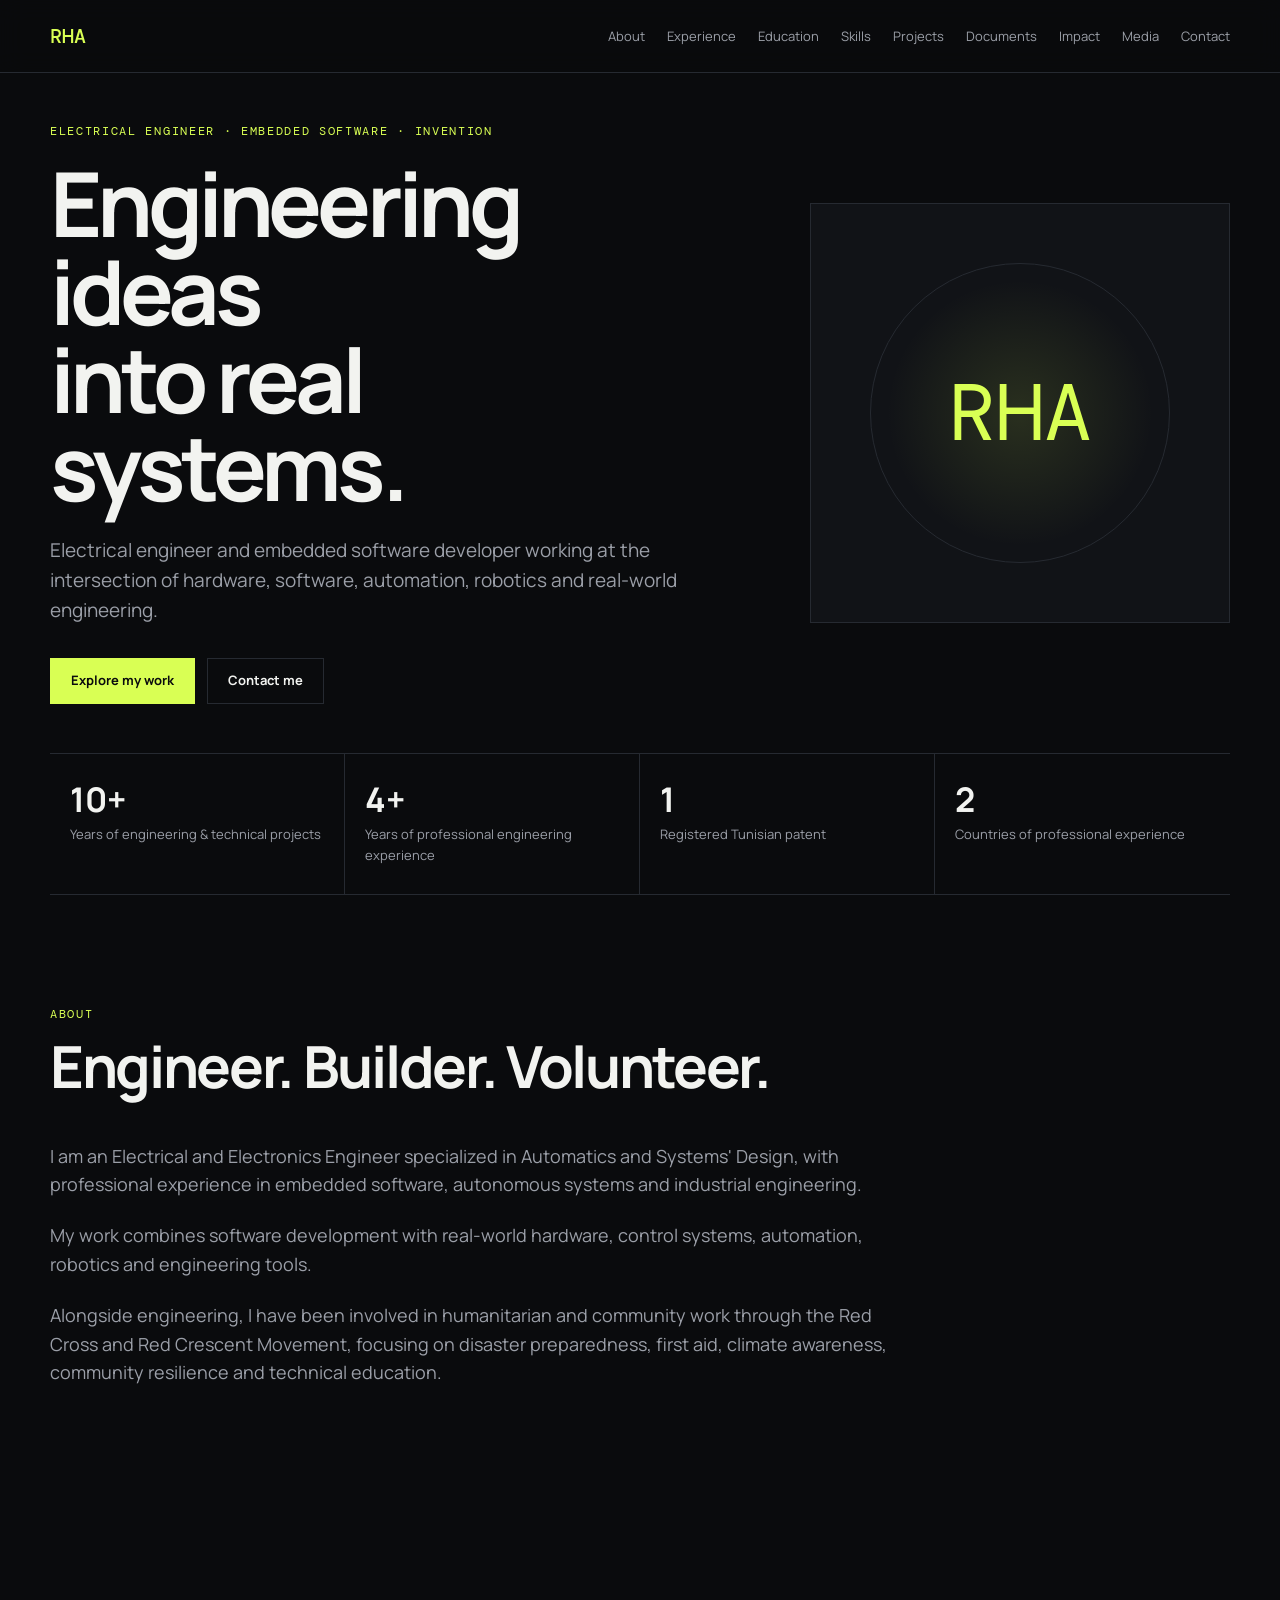
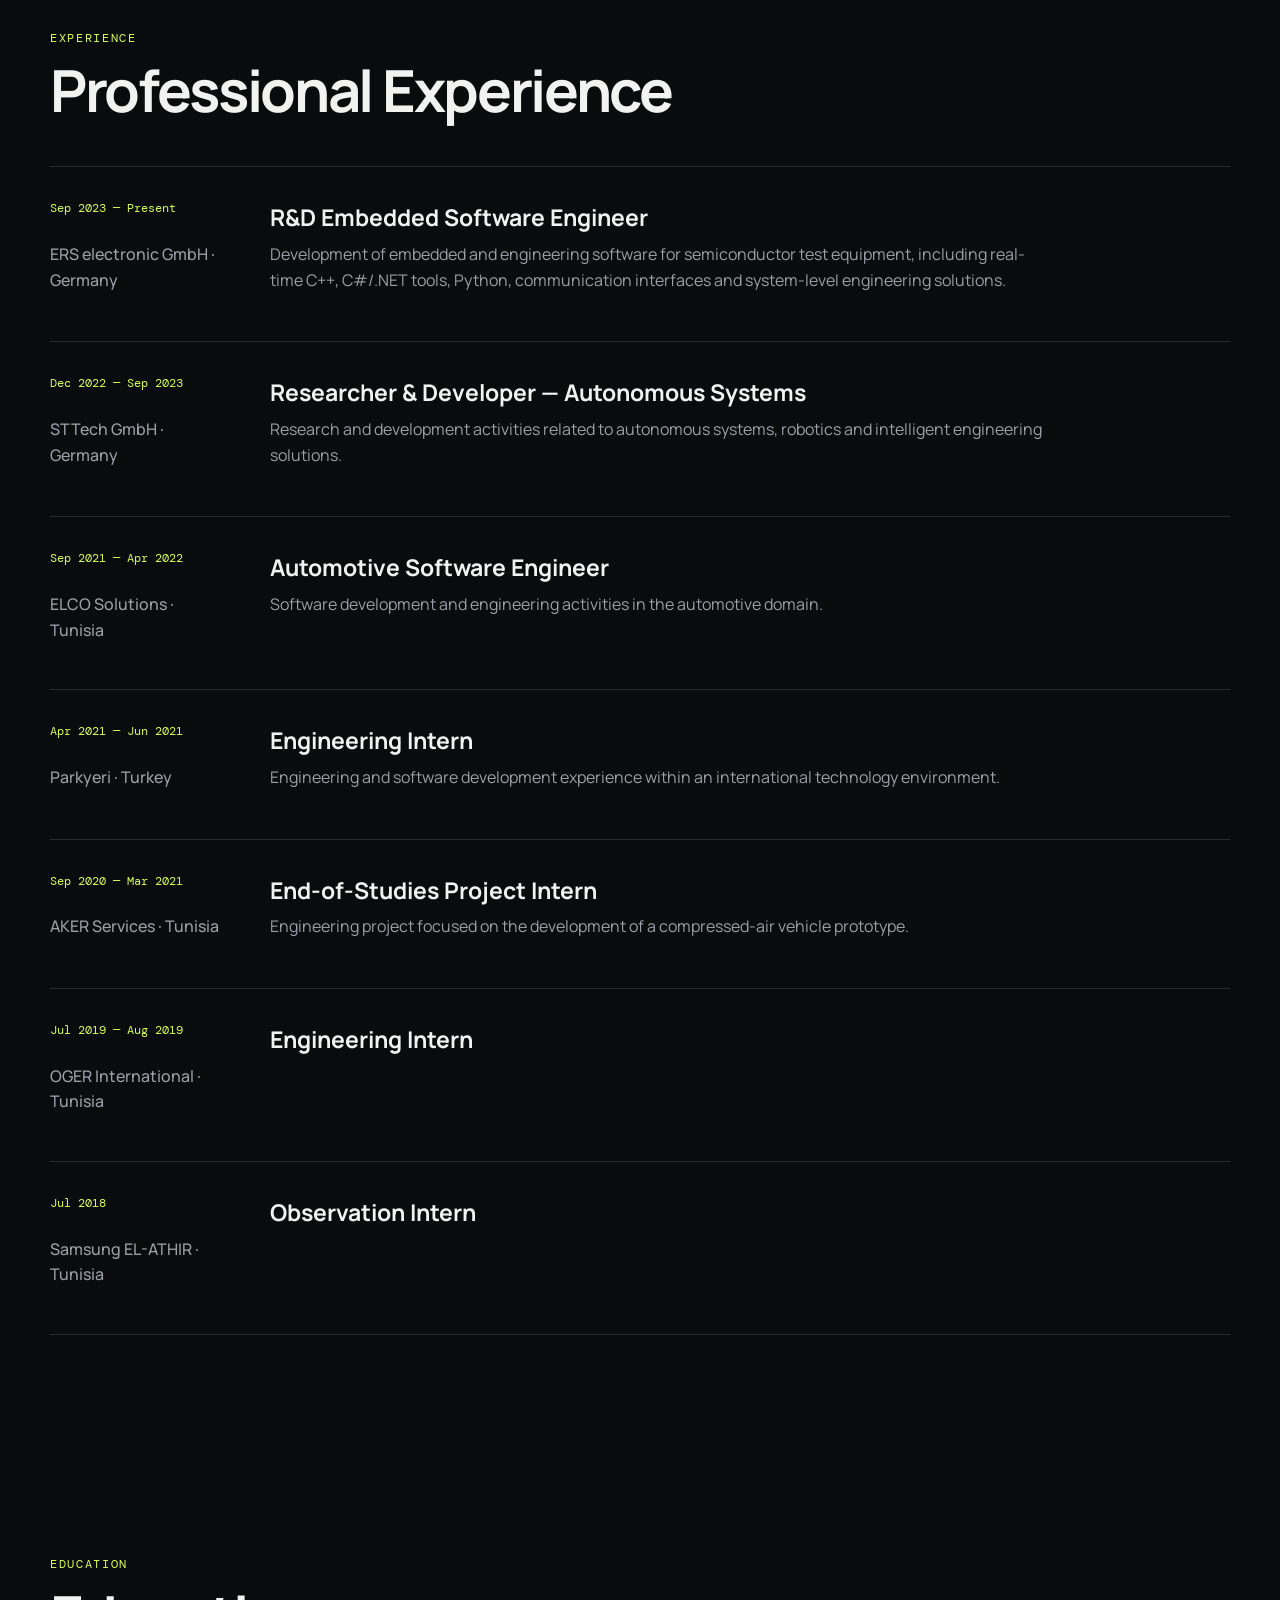
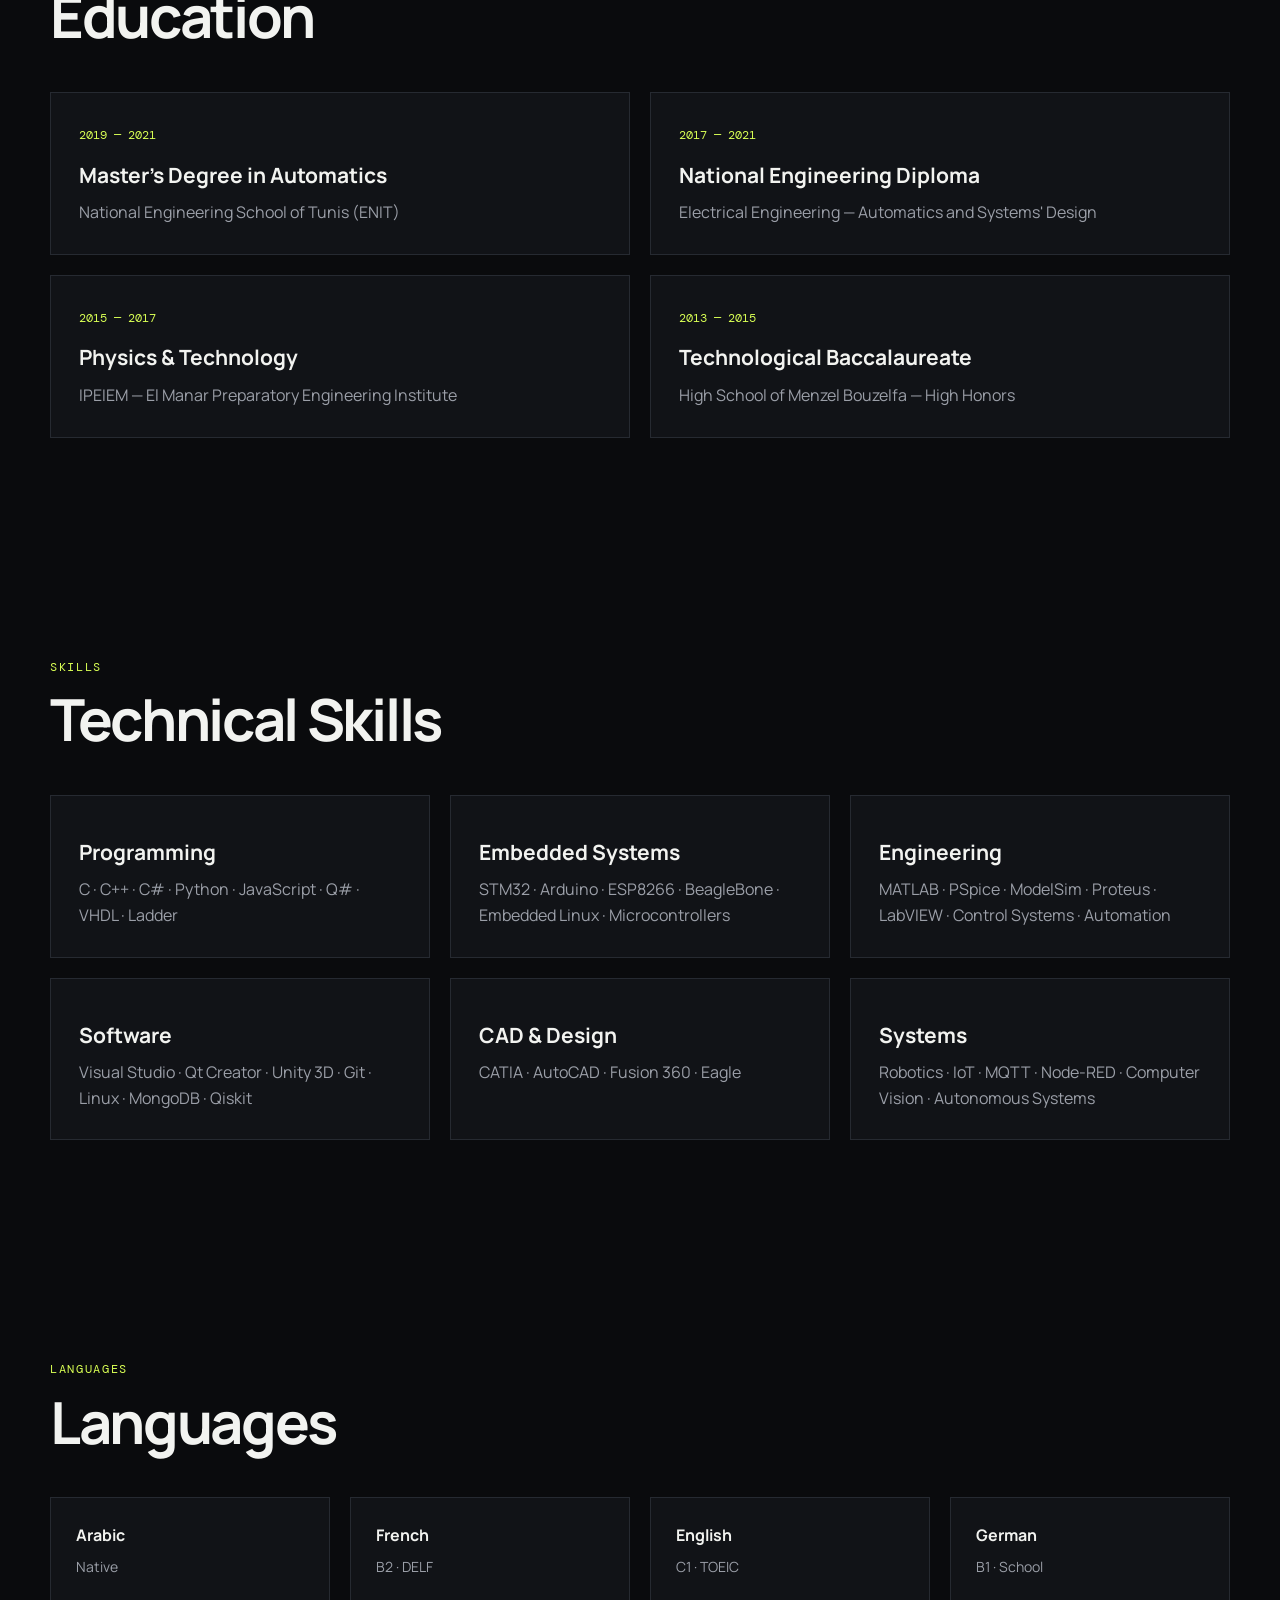
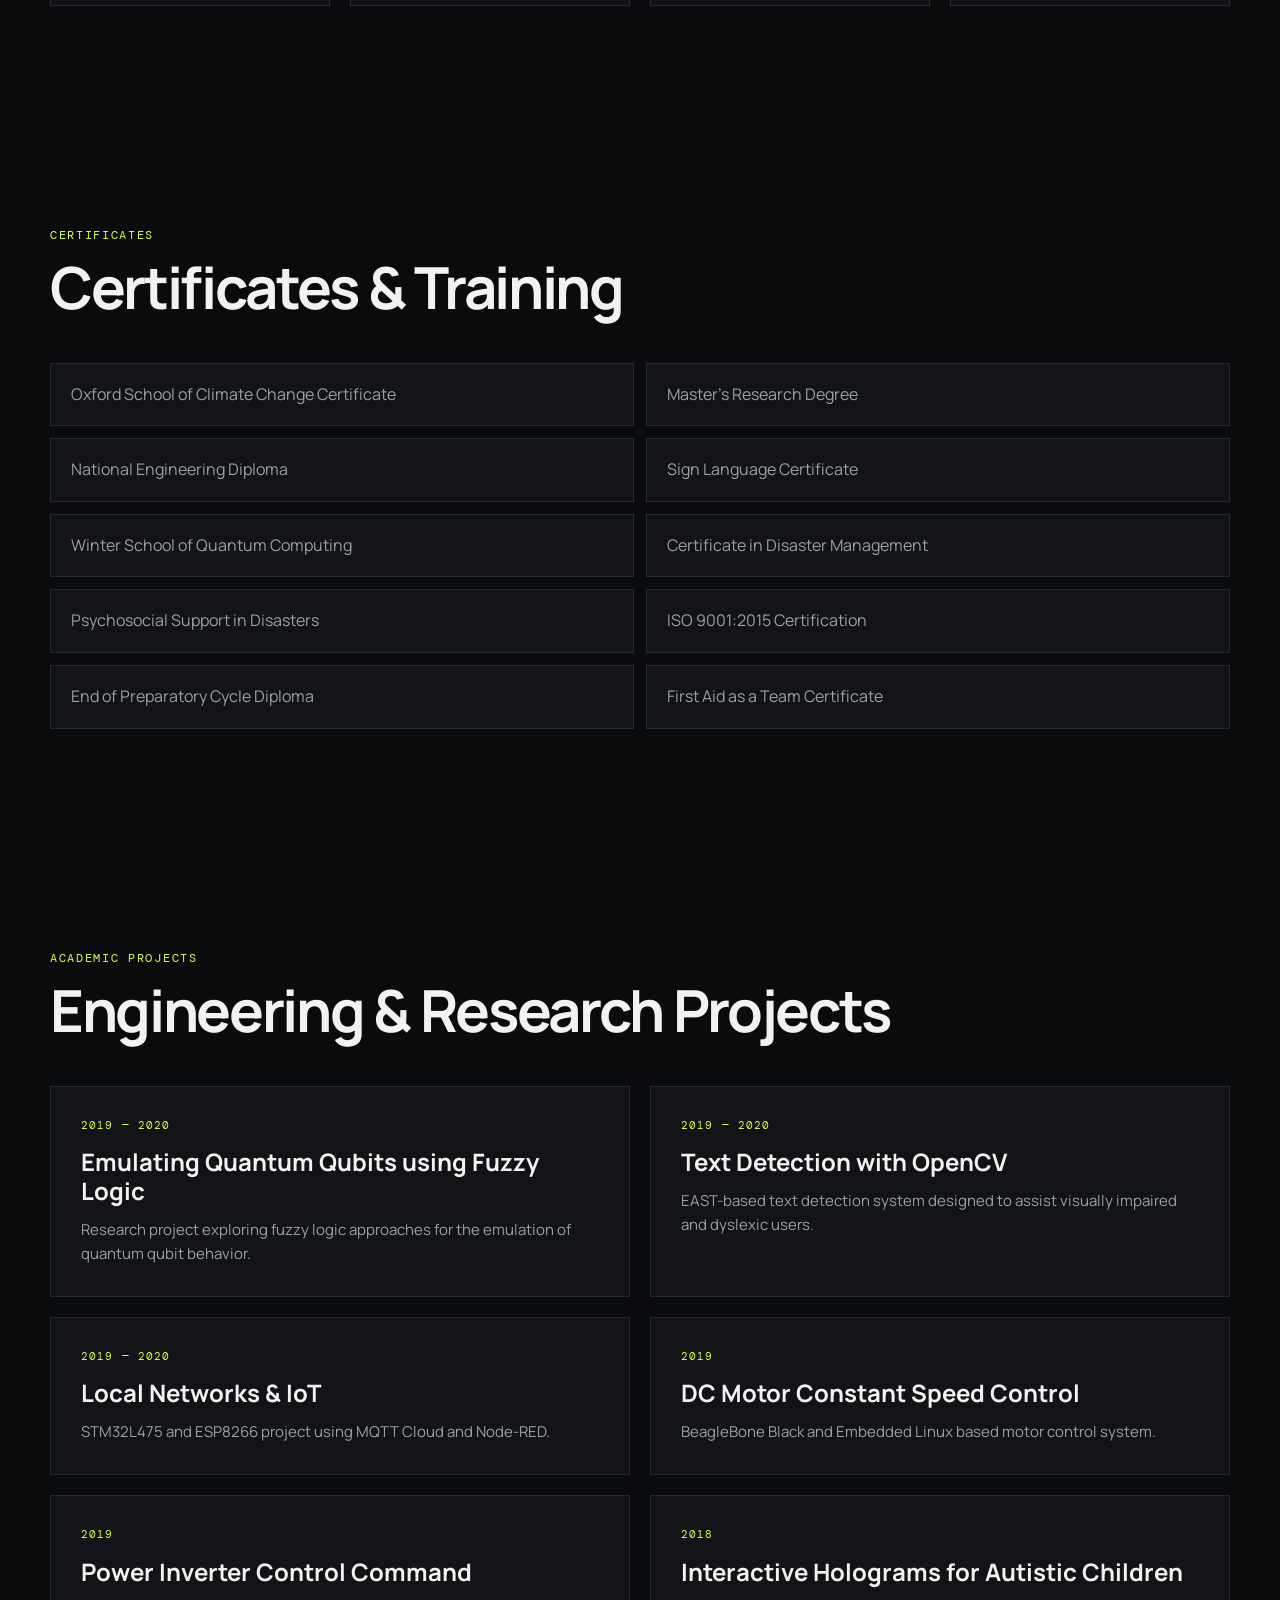
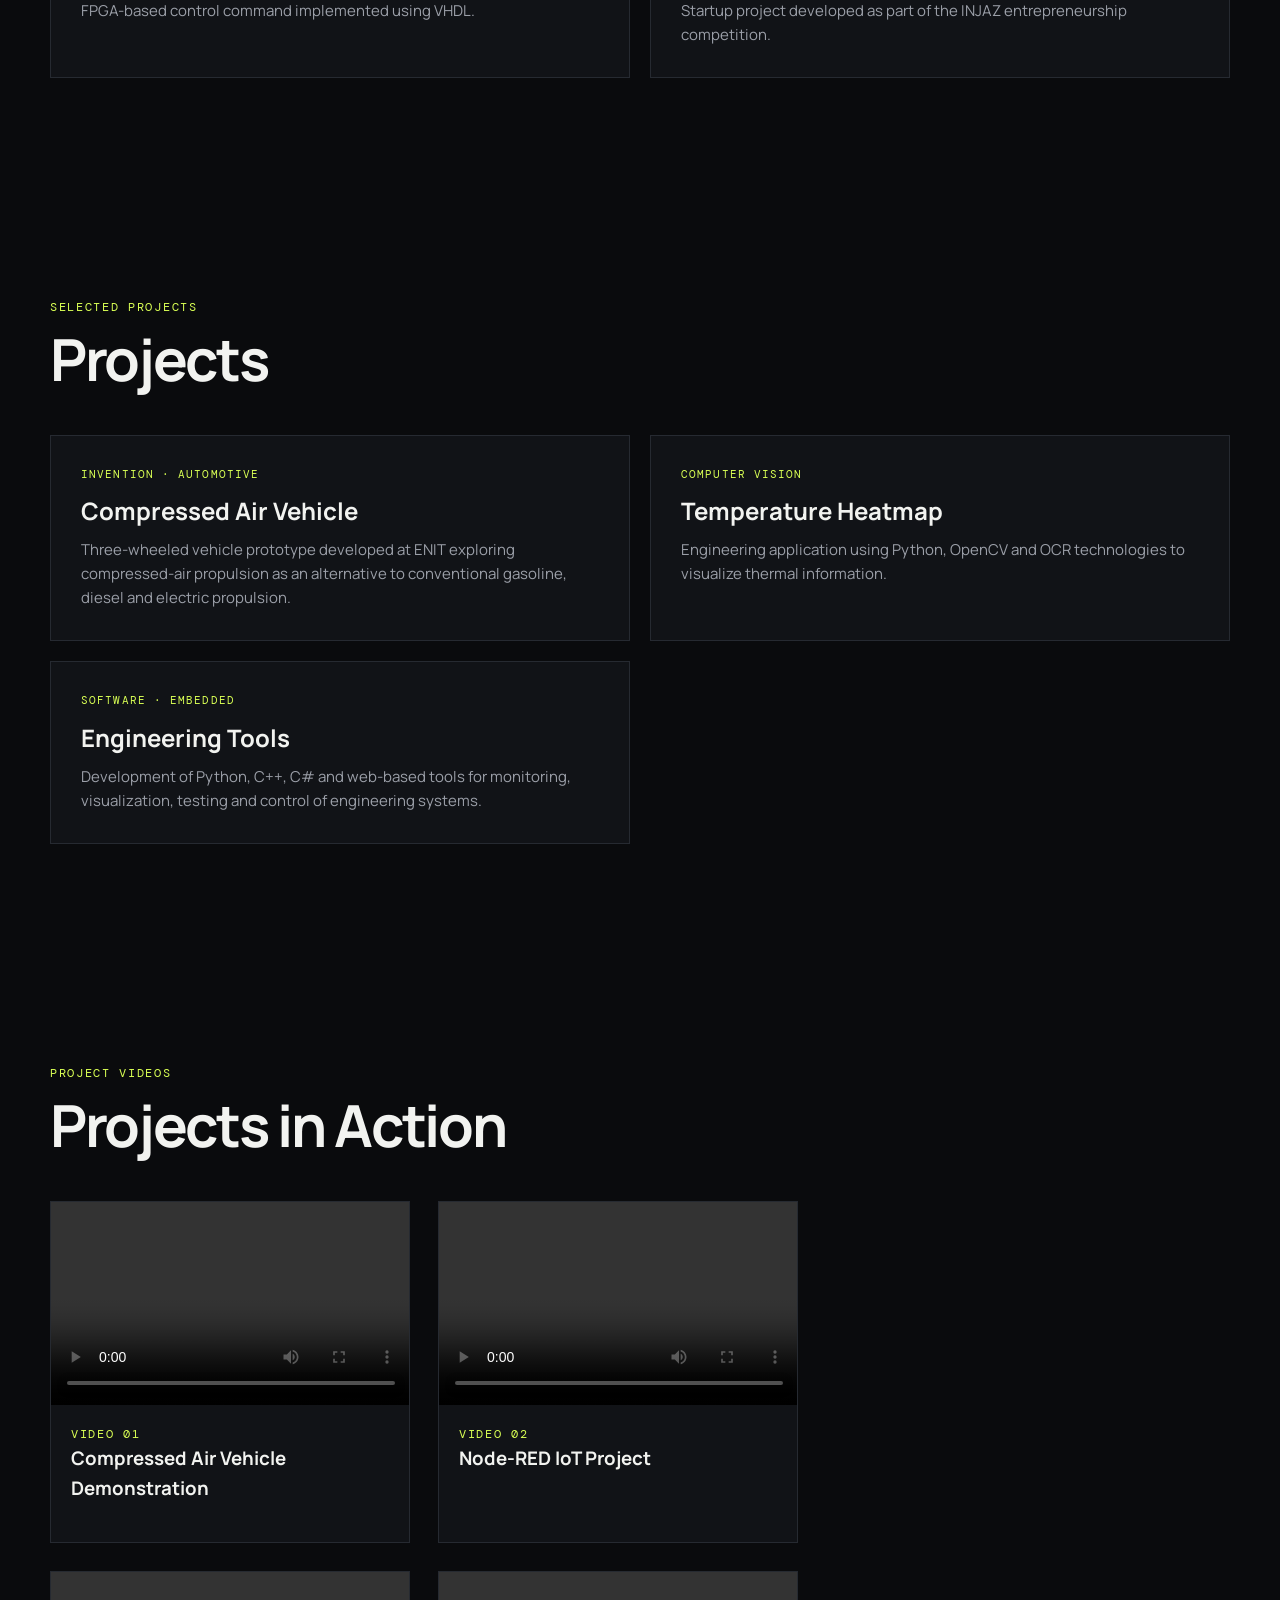
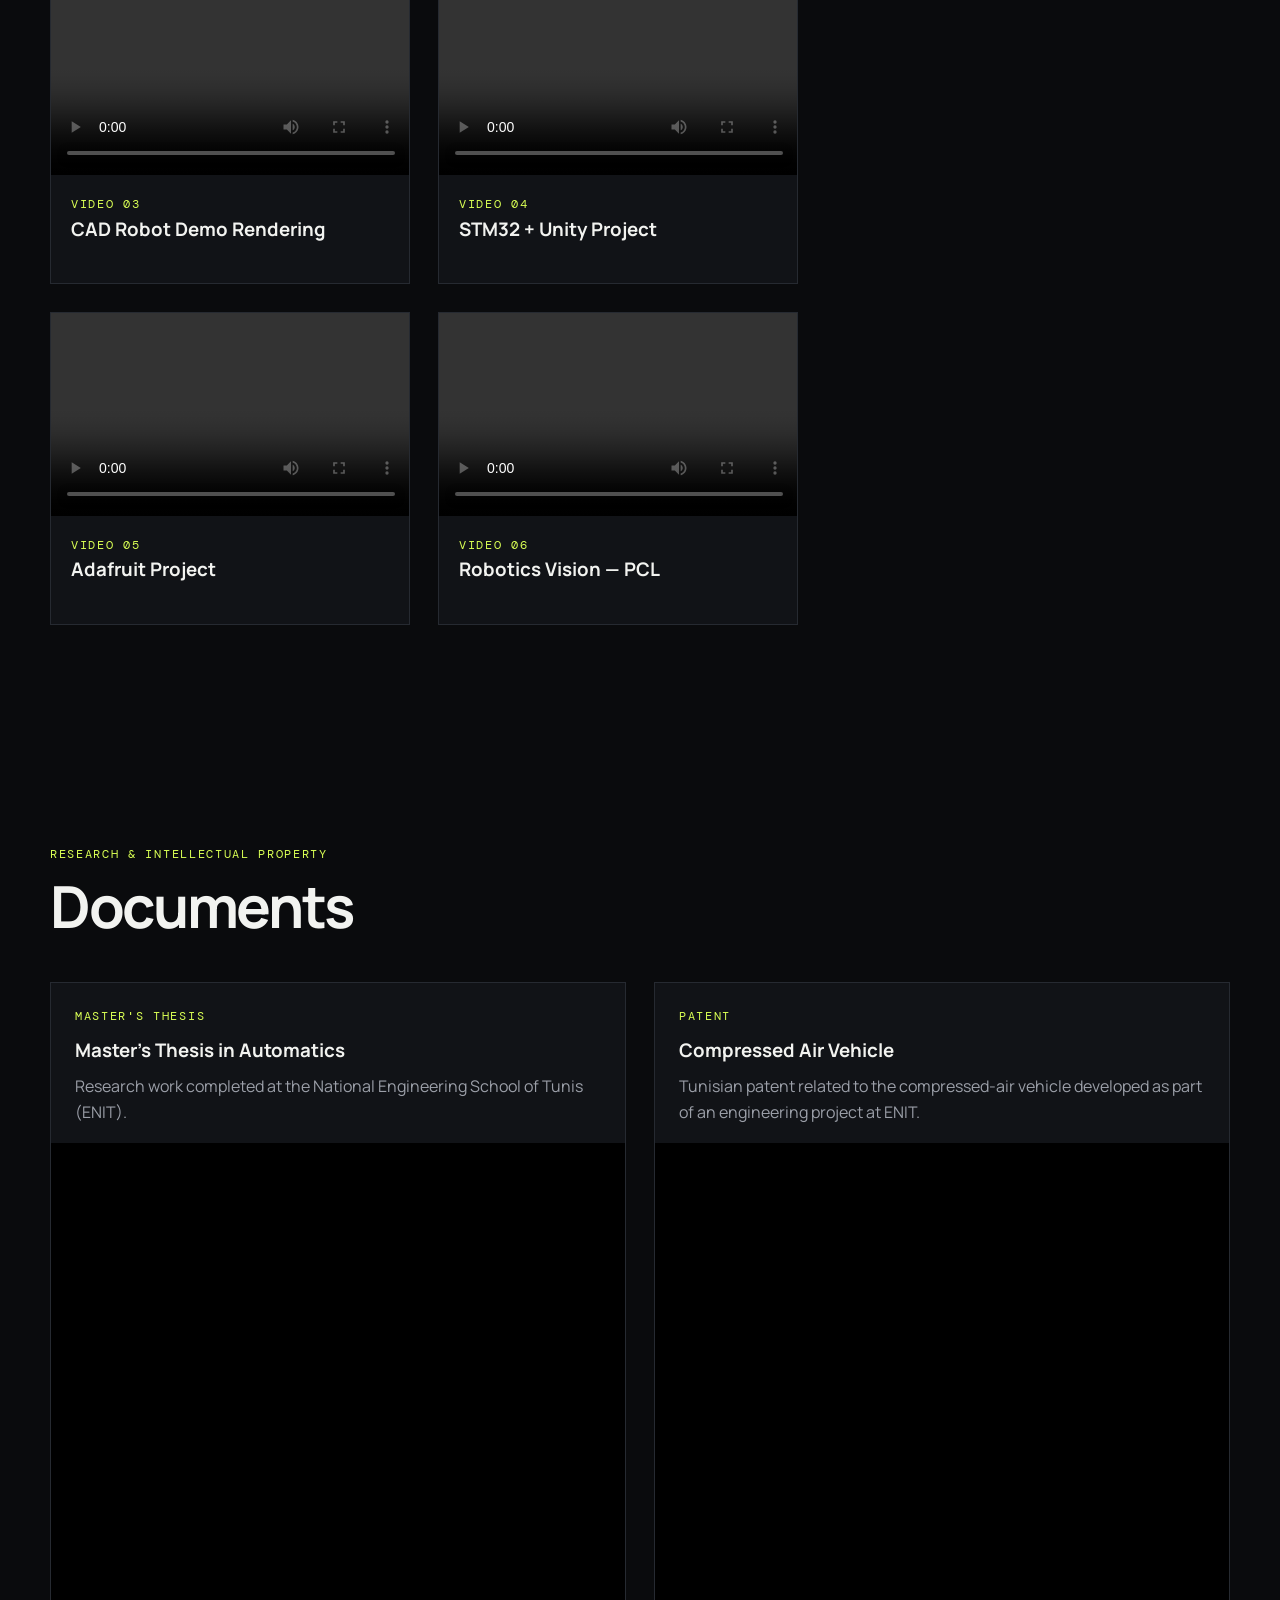
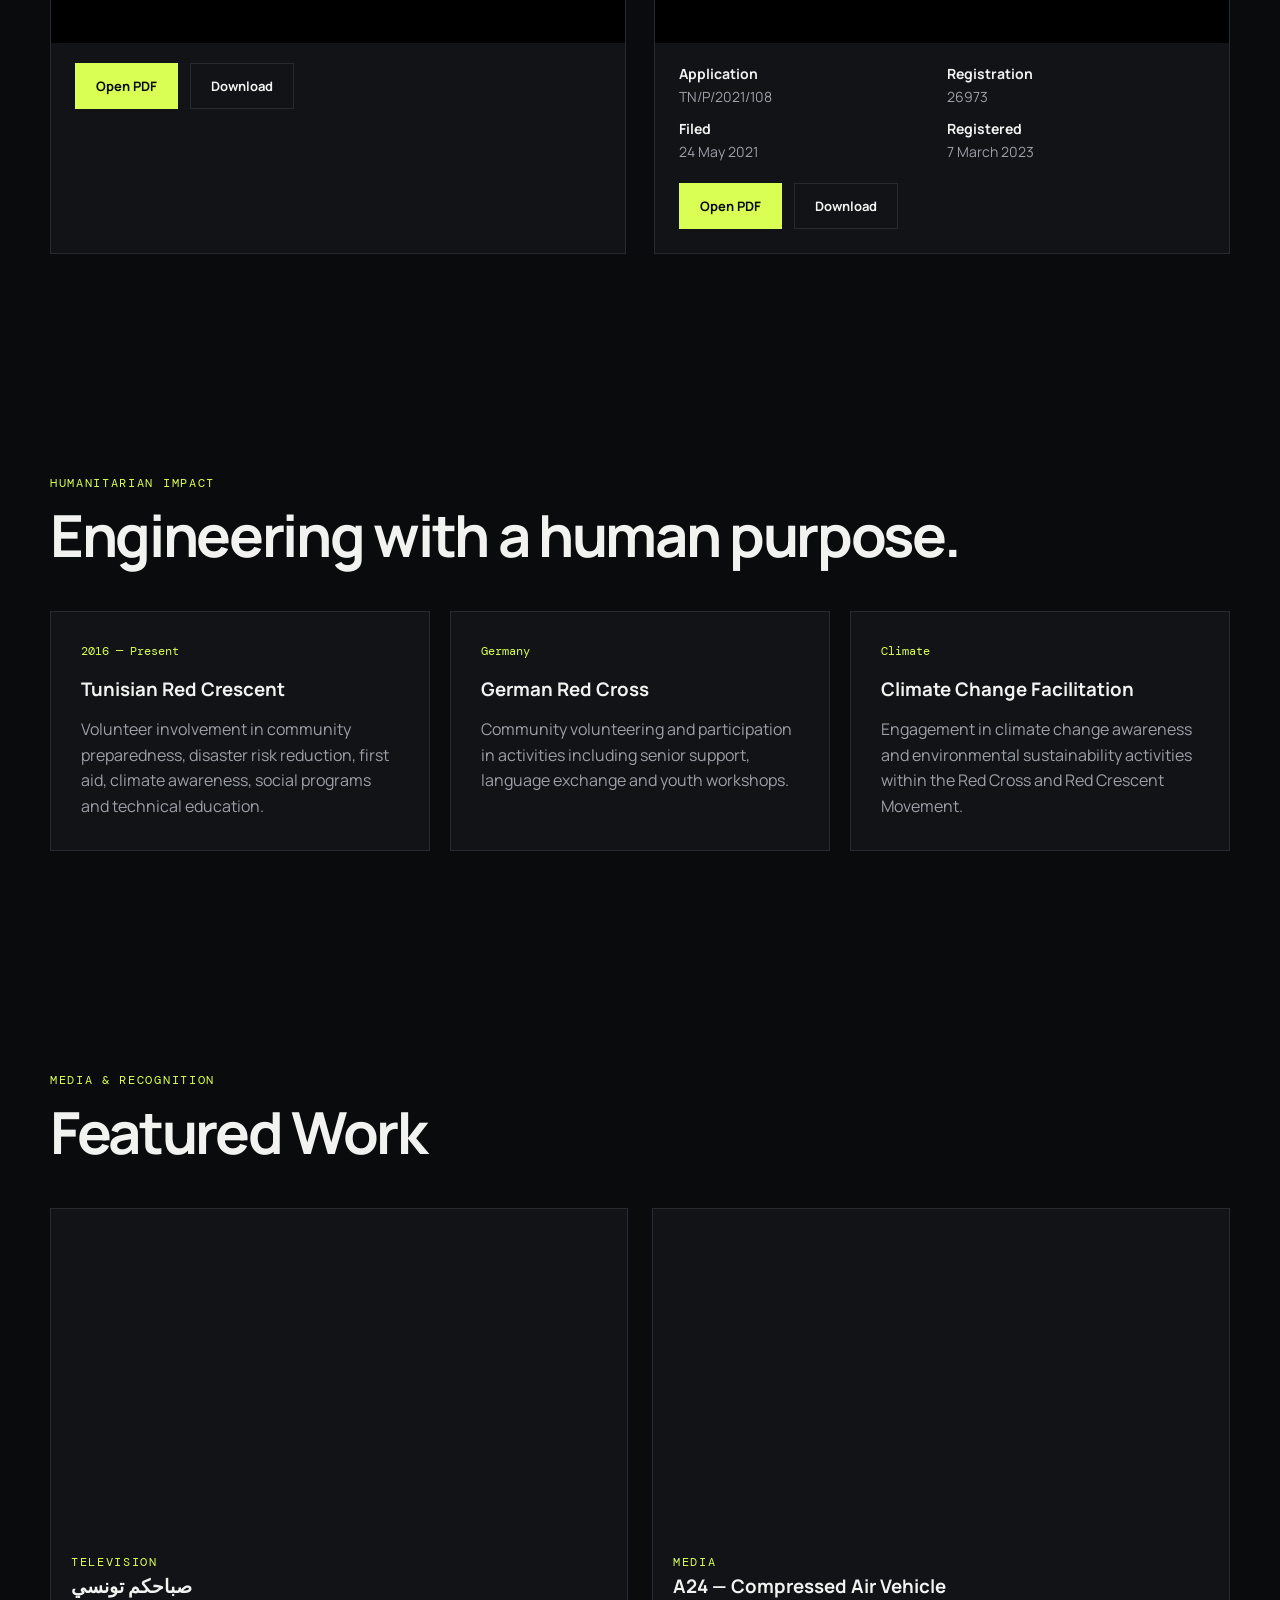
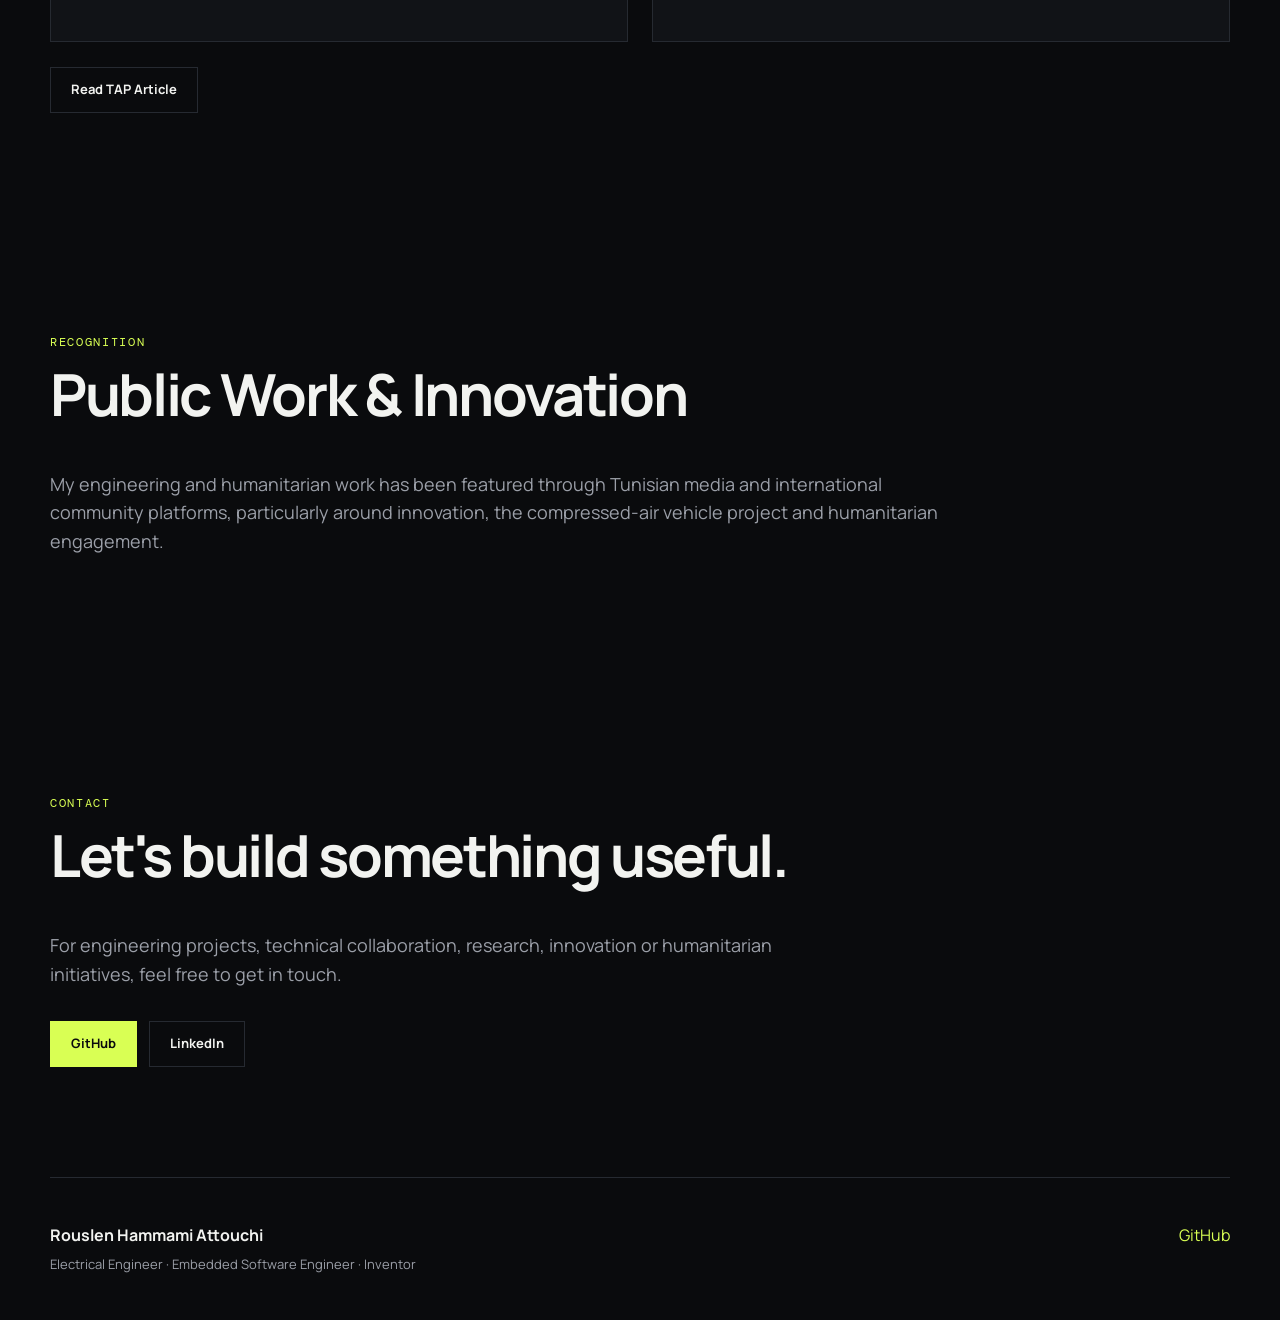
==== commit f452c465: "Update index.html" ====
--- a/index.html
+++ b/index.html
@@ -951,7 +951,7 @@
 
             <source
               src="videos/compressed-air-vehicle.MP4"
-              type="video/mp4"
+              type="video/MP4"
             >
 
             Your browser does not support video playback.
@@ -997,7 +997,7 @@
           >
 
             <source
-              src="videos/node-red-iot-project.mp4"
+              src="videos/node-red-iot-project.MP4"
               type="video/mp4"
             >
 
